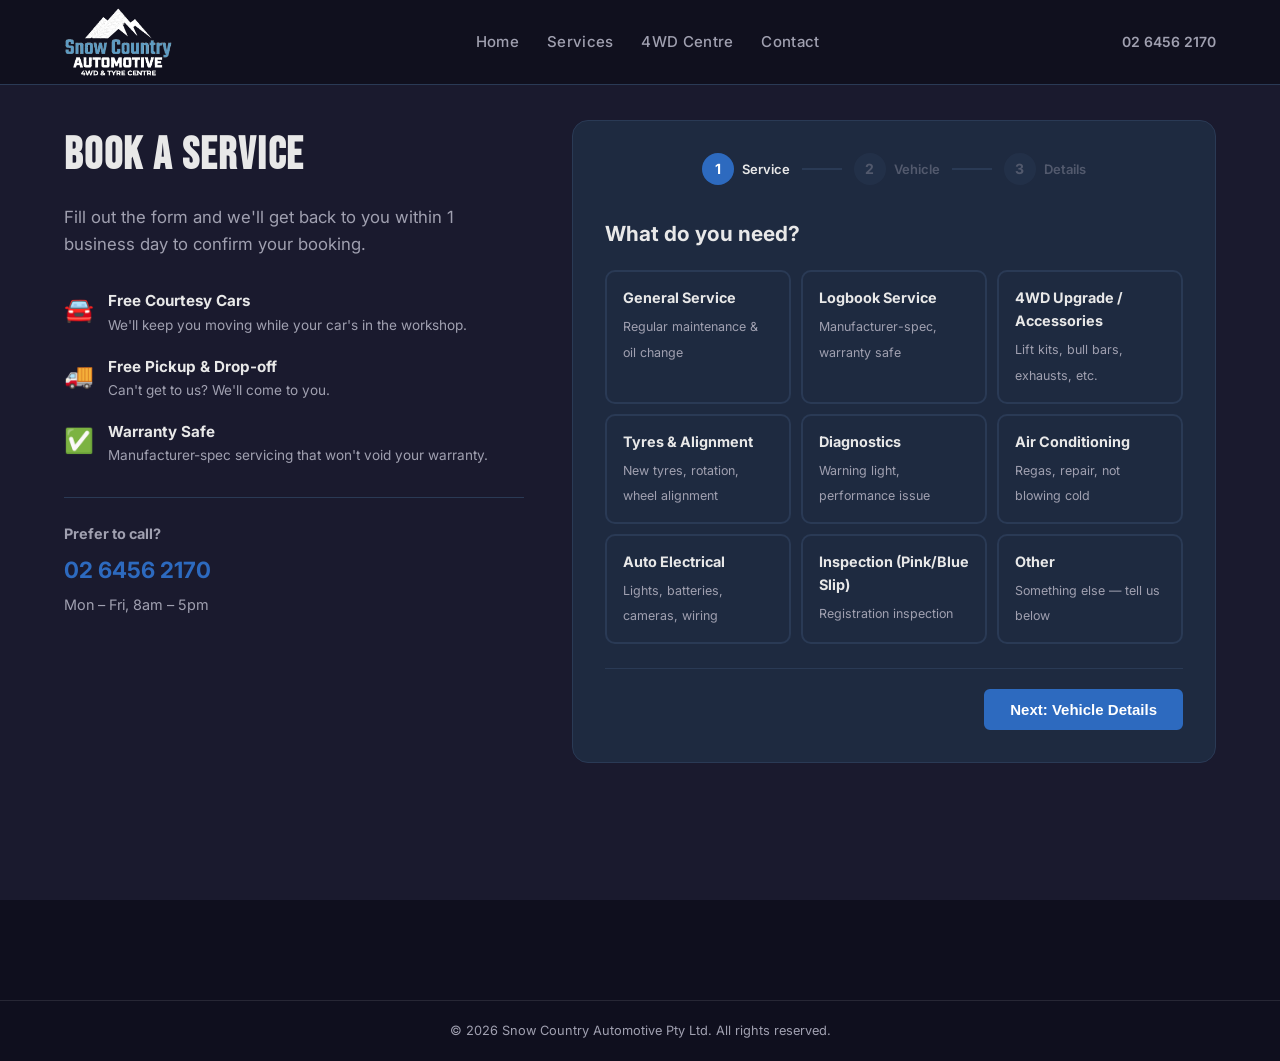
==== book.html @ d072da2c "Add Book a Service page — 3-step form (service type, vehicle, contact details)" ====
<!DOCTYPE html>
<html lang="en">
<head>
  <meta charset="UTF-8">
  <meta name="viewport" content="width=device-width, initial-scale=1.0">
  <title>Book a Service — Snow Country Automotive</title>
  <link rel="icon" href="favicon.ico" type="image/x-icon">
  <link rel="apple-touch-icon" href="apple-touch-icon.png">
  <link rel="preconnect" href="https://fonts.googleapis.com">
  <link href="https://fonts.googleapis.com/css2?family=Inter:wght@400;500;600;700;800&family=Bebas+Neue&display=swap" rel="stylesheet">
  <link rel="stylesheet" href="styles.css">
  <link rel="stylesheet" href="book.css">
</head>
<body data-theme="rugged">

  <!-- Header -->
  <header class="site-header">
    <div class="container header-inner">
      <a href="/" class="logo">
        <img src="assets/logo-white.png" alt="Snow Country Automotive" class="logo-img">
      </a>
      <nav class="main-nav">
        <a href="/">Home</a>
        <a href="/#services">Services</a>
        <a href="/#4wd">4WD Centre</a>
        <a href="/#contact">Contact</a>
      </nav>
      <div class="header-cta">
        <a href="tel:0264562170" class="phone-link">02 6456 2170</a>
      </div>
    </div>
  </header>

  <!-- Booking Form -->
  <section class="book-section">
    <div class="container">
      <div class="book-layout">
        <div class="book-info">
          <h1 class="book-title">Book a Service</h1>
          <p class="book-desc">Fill out the form and we'll get back to you within 1 business day to confirm your booking.</p>

          <div class="book-perks">
            <div class="perk">
              <span class="perk-icon">&#128664;</span>
              <div>
                <strong>Free Courtesy Cars</strong>
                <p>We'll keep you moving while your car's in the workshop.</p>
              </div>
            </div>
            <div class="perk">
              <span class="perk-icon">&#128666;</span>
              <div>
                <strong>Free Pickup & Drop-off</strong>
                <p>Can't get to us? We'll come to you.</p>
              </div>
            </div>
            <div class="perk">
              <span class="perk-icon">&#9989;</span>
              <div>
                <strong>Warranty Safe</strong>
                <p>Manufacturer-spec servicing that won't void your warranty.</p>
              </div>
            </div>
          </div>

          <div class="book-contact">
            <p><strong>Prefer to call?</strong></p>
            <a href="tel:0264562170" class="book-phone">02 6456 2170</a>
            <p class="book-hours">Mon – Fri, 8am – 5pm</p>
          </div>
        </div>

        <form class="book-form" id="bookingForm">
          <!-- Progress -->
          <div class="form-progress">
            <div class="progress-step active" data-step="1">
              <span class="step-num">1</span>
              <span class="step-label">Service</span>
            </div>
            <div class="progress-line"></div>
            <div class="progress-step" data-step="2">
              <span class="step-num">2</span>
              <span class="step-label">Vehicle</span>
            </div>
            <div class="progress-line"></div>
            <div class="progress-step" data-step="3">
              <span class="step-num">3</span>
              <span class="step-label">Details</span>
            </div>
          </div>

          <!-- Step 1: Service Type -->
          <div class="form-step" data-step="1">
            <h2>What do you need?</h2>
            <div class="service-options">
              <label class="service-option">
                <input type="radio" name="service" value="general" required>
                <span class="option-card">
                  <strong>General Service</strong>
                  <small>Regular maintenance & oil change</small>
                </span>
              </label>
              <label class="service-option">
                <input type="radio" name="service" value="logbook">
                <span class="option-card">
                  <strong>Logbook Service</strong>
                  <small>Manufacturer-spec, warranty safe</small>
                </span>
              </label>
              <label class="service-option">
                <input type="radio" name="service" value="4wd">
                <span class="option-card">
                  <strong>4WD Upgrade / Accessories</strong>
                  <small>Lift kits, bull bars, exhausts, etc.</small>
                </span>
              </label>
              <label class="service-option">
                <input type="radio" name="service" value="tyres">
                <span class="option-card">
                  <strong>Tyres & Alignment</strong>
                  <small>New tyres, rotation, wheel alignment</small>
                </span>
              </label>
              <label class="service-option">
                <input type="radio" name="service" value="diagnostics">
                <span class="option-card">
                  <strong>Diagnostics</strong>
                  <small>Warning light, performance issue</small>
                </span>
              </label>
              <label class="service-option">
                <input type="radio" name="service" value="aircon">
                <span class="option-card">
                  <strong>Air Conditioning</strong>
                  <small>Regas, repair, not blowing cold</small>
                </span>
              </label>
              <label class="service-option">
                <input type="radio" name="service" value="electrical">
                <span class="option-card">
                  <strong>Auto Electrical</strong>
                  <small>Lights, batteries, cameras, wiring</small>
                </span>
              </label>
              <label class="service-option">
                <input type="radio" name="service" value="inspection">
                <span class="option-card">
                  <strong>Inspection (Pink/Blue Slip)</strong>
                  <small>Registration inspection</small>
                </span>
              </label>
              <label class="service-option">
                <input type="radio" name="service" value="other">
                <span class="option-card">
                  <strong>Other</strong>
                  <small>Something else — tell us below</small>
                </span>
              </label>
            </div>
            <div class="form-nav">
              <div></div>
              <button type="button" class="btn btn-primary btn-next" onclick="nextStep()">Next: Vehicle Details</button>
            </div>
          </div>

          <!-- Step 2: Vehicle -->
          <div class="form-step" data-step="2" style="display:none">
            <h2>Your Vehicle</h2>
            <div class="form-grid">
              <div class="form-field">
                <label>Make</label>
                <select name="make" required>
                  <option value="">Select make...</option>
                  <option>Toyota</option>
                  <option>Nissan</option>
                  <option>Ford</option>
                  <option>Mazda</option>
                  <option>Mitsubishi</option>
                  <option>Holden</option>
                  <option>Subaru</option>
                  <option>Hyundai</option>
                  <option>Kia</option>
                  <option>Isuzu</option>
                  <option>Jeep</option>
                  <option>Land Rover</option>
                  <option>Suzuki</option>
                  <option>Volkswagen</option>
                  <option>Other</option>
                </select>
              </div>
              <div class="form-field">
                <label>Model</label>
                <input type="text" name="model" placeholder="e.g. LandCruiser, Ranger, Hilux" required>
              </div>
              <div class="form-field">
                <label>Year</label>
                <input type="number" name="year" placeholder="e.g. 2022" min="1980" max="2027">
              </div>
              <div class="form-field">
                <label>Registration</label>
                <input type="text" name="rego" placeholder="e.g. ABC 123" style="text-transform: uppercase">
              </div>
            </div>
            <div class="form-field">
              <label>Odometer (approx km)</label>
              <input type="text" name="odometer" placeholder="e.g. 85,000">
            </div>
            <div class="form-field">
              <label>Tell us more about what you need</label>
              <textarea name="notes" rows="3" placeholder="Any specific issues, symptoms, or work you'd like done..."></textarea>
            </div>
            <div class="form-nav">
              <button type="button" class="btn btn-outline btn-back" onclick="prevStep()">Back</button>
              <button type="button" class="btn btn-primary btn-next" onclick="nextStep()">Next: Your Details</button>
            </div>
          </div>

          <!-- Step 3: Contact -->
          <div class="form-step" data-step="3" style="display:none">
            <h2>Your Details</h2>
            <div class="form-grid">
              <div class="form-field">
                <label>Full Name</label>
                <input type="text" name="name" required placeholder="Your name">
              </div>
              <div class="form-field">
                <label>Phone</label>
                <input type="tel" name="phone" required placeholder="Mobile or landline">
              </div>
            </div>
            <div class="form-field">
              <label>Email</label>
              <input type="email" name="email" required placeholder="your@email.com">
            </div>
            <div class="form-grid">
              <div class="form-field">
                <label>Preferred Date</label>
                <input type="date" name="date">
              </div>
              <div class="form-field">
                <label>Preferred Time</label>
                <select name="time">
                  <option value="">No preference</option>
                  <option>8:00 AM</option>
                  <option>9:00 AM</option>
                  <option>10:00 AM</option>
                  <option>11:00 AM</option>
                  <option>12:00 PM</option>
                  <option>1:00 PM</option>
                  <option>2:00 PM</option>
                  <option>3:00 PM</option>
                  <option>4:00 PM</option>
                </select>
              </div>
            </div>
            <div class="form-field">
              <label class="checkbox-label">
                <input type="checkbox" name="courtesy_car">
                I'd like a courtesy car while my vehicle is being serviced
              </label>
            </div>
            <div class="form-field">
              <label class="checkbox-label">
                <input type="checkbox" name="pickup">
                I'd like pickup/drop-off service
              </label>
            </div>
            <div class="form-nav">
              <button type="button" class="btn btn-outline btn-back" onclick="prevStep()">Back</button>
              <button type="submit" class="btn btn-primary btn-lg">Submit Booking Request</button>
            </div>
          </div>

          <!-- Success -->
          <div class="form-success" id="formSuccess" style="display:none">
            <div class="success-icon">&#9989;</div>
            <h2>Booking Request Sent!</h2>
            <p>Thanks! We'll get back to you within 1 business day to confirm your appointment.</p>
            <p class="success-note">If it's urgent, give us a call on <a href="tel:0264562170">02 6456 2170</a></p>
          </div>
        </form>
      </div>
    </div>
  </section>

  <!-- Footer -->
  <footer class="site-footer">
    <div class="footer-bottom">
      <div class="container">&copy; 2026 Snow Country Automotive Pty Ltd. All rights reserved.</div>
    </div>
  </footer>

  <script>
    let currentStep = 1;

    function nextStep() {
      const current = document.querySelector(`.form-step[data-step="${currentStep}"]`);
      // Basic validation on step 1
      if (currentStep === 1) {
        const selected = document.querySelector('input[name="service"]:checked');
        if (!selected) {
          current.querySelector('.service-options').style.outline = '2px solid #e74c3c';
          setTimeout(() => current.querySelector('.service-options').style.outline = '', 2000);
          return;
        }
      }
      current.style.display = 'none';
      currentStep++;
      document.querySelector(`.form-step[data-step="${currentStep}"]`).style.display = 'block';
      updateProgress();
    }

    function prevStep() {
      document.querySelector(`.form-step[data-step="${currentStep}"]`).style.display = 'none';
      currentStep--;
      document.querySelector(`.form-step[data-step="${currentStep}"]`).style.display = 'block';
      updateProgress();
    }

    function updateProgress() {
      document.querySelectorAll('.progress-step').forEach(s => {
        const step = parseInt(s.dataset.step);
        s.classList.toggle('active', step <= currentStep);
        s.classList.toggle('completed', step < currentStep);
      });
      document.querySelectorAll('.progress-line').forEach((line, i) => {
        line.classList.toggle('active', i + 1 < currentStep);
      });
    }

    document.getElementById('bookingForm').addEventListener('submit', function(e) {
      e.preventDefault();
      // In production this would POST to an API
      document.querySelectorAll('.form-step').forEach(s => s.style.display = 'none');
      document.querySelector('.form-progress').style.display = 'none';
      document.getElementById('formSuccess').style.display = 'block';
    });
  </script>
</body>
</html>
---- styles.css ----
/* ============================================
   Snow Country Automotive — 3-Theme Mockup
   Themes: Rugged (dark), Clean (light), Premium (bold)
   ============================================ */

/* --- Reset & Base --- */
*, *::before, *::after { box-sizing: border-box; margin: 0; padding: 0; }
html { scroll-behavior: smooth; }
body { font-family: 'Inter', -apple-system, sans-serif; line-height: 1.6; transition: background 0.3s, color 0.3s; }
img { max-width: 100%; height: auto; }
a { text-decoration: none; transition: color 0.2s; }
.container { max-width: 1200px; margin: 0 auto; padding: 0 24px; }

/* --- Theme Variables --- */

/* RUGGED — Dark, mountain, adventure */
[data-theme="rugged"] {
  --bg: #1a1a2e;
  --bg-alt: #16213e;
  --text: #e8e8e8;
  --text-muted: #a0a0b0;
  --primary: #2d6abf;
  --primary-hover: #3b7dd8;
  --accent: #e67e22;
  --card-bg: #1e2a40;
  --card-border: #2a3a55;
  --header-bg: rgba(16, 16, 30, 0.95);
  --hero-overlay: rgba(10, 10, 25, 0.7);
  --footer-bg: #0f0f1e;
  --heading-font: 'Bebas Neue', sans-serif;
  --heading-spacing: 0.05em;
  --badge-bg: rgba(45, 106, 191, 0.2);
  --badge-border: rgba(45, 106, 191, 0.5);
  --input-bg: #1e2a40;
  --input-border: #2a3a55;
}

/* CLEAN — Light, professional, trustworthy */
[data-theme="clean"] {
  --bg: #f8f9fa;
  --bg-alt: #ffffff;
  --text: #2d3436;
  --text-muted: #636e72;
  --primary: #2d6abf;
  --primary-hover: #1e5aaf;
  --accent: #2d6abf;
  --card-bg: #ffffff;
  --card-border: #e0e4e8;
  --header-bg: rgba(255, 255, 255, 0.97);
  --hero-overlay: rgba(0, 0, 0, 0.5);
  --footer-bg: #2d3436;
  --heading-font: 'Montserrat', sans-serif;
  --heading-spacing: -0.01em;
  --badge-bg: rgba(45, 106, 191, 0.1);
  --badge-border: rgba(45, 106, 191, 0.3);
  --input-bg: #ffffff;
  --input-border: #d0d4d8;
}

/* PREMIUM — Bold, high contrast, 4WD brand */
[data-theme="premium"] {
  --bg: #0a0a0a;
  --bg-alt: #141414;
  --text: #ffffff;
  --text-muted: #999999;
  --primary: #ff6b00;
  --primary-hover: #ff8533;
  --accent: #ff6b00;
  --card-bg: #1a1a1a;
  --card-border: #333333;
  --header-bg: rgba(10, 10, 10, 0.97);
  --hero-overlay: rgba(0, 0, 0, 0.6);
  --footer-bg: #050505;
  --heading-font: 'Bebas Neue', sans-serif;
  --heading-spacing: 0.08em;
  --badge-bg: rgba(255, 107, 0, 0.15);
  --badge-border: rgba(255, 107, 0, 0.5);
  --input-bg: #1a1a1a;
  --input-border: #333333;
}

body {
  background: var(--bg);
  color: var(--text);
}

/* --- Theme Switcher --- */
.theme-switcher {
  position: fixed; bottom: 16px; right: 16px; z-index: 1000;
  display: flex; align-items: center; gap: 6px;
  background: rgba(0,0,0,0.7); padding: 6px 12px; border-radius: 6px;
  backdrop-filter: blur(10px); font-size: 12px;
}
.theme-label { color: #ccc; font-size: 13px; font-weight: 500; }
.theme-btn {
  background: transparent; border: 1px solid #555; color: #ccc;
  padding: 4px 12px; border-radius: 4px; cursor: pointer; font-size: 13px;
  transition: all 0.2s;
}
.theme-btn:hover { border-color: #888; color: #fff; }
.theme-btn.active { background: var(--primary); border-color: var(--primary); color: #fff; }

/* --- Header --- */
.site-header {
  position: fixed; top: 0; left: 0; right: 0; z-index: 100;
  background: var(--header-bg); backdrop-filter: blur(12px);
  border-bottom: 1px solid var(--card-border);
}
.header-inner {
  display: flex; align-items: center; justify-content: space-between;
  height: 84px;
}
.logo-img { height: 70px; width: auto; }
.logo { display: flex; align-items: center; }
.main-nav { display: flex; gap: 28px; }
.main-nav a {
  color: var(--text-muted); font-weight: 500; font-size: 15px;
  letter-spacing: 0.02em;
}
.main-nav a:hover { color: var(--primary); }
.header-cta { display: flex; align-items: center; gap: 16px; }
.phone-link { color: var(--text-muted); font-weight: 600; font-size: 14px; }
.phone-link:hover { color: var(--primary); }

/* Buttons */
.btn {
  display: inline-block; padding: 10px 24px; border-radius: 6px;
  font-weight: 600; font-size: 15px; cursor: pointer; border: 2px solid transparent;
  transition: all 0.2s;
}
.btn-primary { background: var(--primary); color: #fff; border-color: var(--primary); }
.btn-primary:hover { background: var(--primary-hover); border-color: var(--primary-hover); }
.btn-outline { background: rgba(255,255,255,0.15); color: #fff; border-color: rgba(255,255,255,0.5); backdrop-filter: blur(4px); }
.btn-outline:hover { background: rgba(255,255,255,0.25); border-color: #fff; color: #fff; }
.btn-lg { padding: 14px 32px; font-size: 16px; }

/* Mobile menu button */
.mobile-menu-btn { display: none; background: none; border: none; cursor: pointer; padding: 8px; }
.mobile-menu-btn span {
  display: block; width: 24px; height: 2px; background: var(--text);
  margin: 5px 0; transition: 0.3s;
}

/* --- Hero --- */
.hero {
  position: relative; min-height: 48vh; display: flex; align-items: center;
  background: url('assets/hero.jpg') center/cover;
  margin-top: 84px;
}
.hero-overlay {
  position: absolute; inset: 0; background: var(--hero-overlay);
}
.hero-content { position: relative; z-index: 1; max-width: 700px; }
.hero-title {
  font-family: var(--heading-font); font-size: clamp(2rem, 5vw, 3.5rem);
  font-weight: 800; letter-spacing: var(--heading-spacing);
  line-height: 1.1; margin-bottom: 14px; color: #fff;
}
.hero-subtitle {
  font-size: 1.05rem; color: rgba(255,255,255,0.85); margin-bottom: 24px;
  max-width: 500px; line-height: 1.6;
}
.hero-actions { display: flex; gap: 12px; margin-bottom: 24px; flex-wrap: wrap; }
.hero-badges { display: flex; gap: 10px; flex-wrap: wrap; }
.badge {
  padding: 6px 14px; border-radius: 20px; font-size: 12px; font-weight: 600;
  background: rgba(0,0,0,0.5); border: 1px solid rgba(255,255,255,0.3); color: #fff;
  backdrop-filter: blur(4px);
}

/* --- Sections --- */
.section { padding: 48px 0; }
.section-alt { background: var(--bg-alt); }
.section-title {
  font-family: var(--heading-font); font-size: clamp(1.5rem, 3vw, 2.2rem);
  font-weight: 800; letter-spacing: var(--heading-spacing);
  text-align: center; margin-bottom: 8px;
}
.section-subtitle {
  text-align: center; color: var(--text-muted); font-size: 1rem;
  margin-bottom: 28px; max-width: 600px; margin-left: auto; margin-right: auto;
}

/* --- Services Grid --- */
.services-grid {
  display: grid; grid-template-columns: repeat(auto-fit, minmax(320px, 1fr));
  gap: 24px;
}
.service-card {
  background: var(--card-bg); border: 1px solid var(--card-border);
  border-radius: 12px; padding: 32px; transition: transform 0.2s, box-shadow 0.2s;
}
.service-card:hover { transform: translateY(-4px); box-shadow: 0 12px 40px rgba(0,0,0,0.15); }
.service-icon { font-size: 2rem; margin-bottom: 16px; }
.service-card h3 { font-size: 1.15rem; font-weight: 700; margin-bottom: 10px; }
.service-card p { color: var(--text-muted); font-size: 0.95rem; line-height: 1.6; }
.services-more {
  text-align: center; margin-top: 32px; color: var(--text-muted); font-size: 0.9rem;
  padding: 16px; border-top: 1px solid var(--card-border);
}

/* --- 4WD Grid --- */
.fourwd-grid {
  display: grid; grid-template-columns: repeat(auto-fit, minmax(300px, 1fr));
  gap: 20px;
}
.fourwd-card {
  background: var(--card-bg); border: 1px solid var(--card-border);
  border-radius: 10px; padding: 28px;
  border-left: 4px solid var(--primary);
}
.fourwd-card h3 { font-size: 1.1rem; font-weight: 700; margin-bottom: 8px; }
.fourwd-card p { color: var(--text-muted); font-size: 0.9rem; line-height: 1.6; }

/* --- Brands Grid --- */
.brands-grid {
  display: grid; grid-template-columns: repeat(5, 1fr); gap: 20px;
  max-width: 900px; margin: 0 auto;
}
.brand-item {
  background: #fff; border-radius: 10px; padding: 16px;
  display: flex; align-items: center; justify-content: center;
  border: 1px solid var(--card-border);
}
.brand-item img { max-height: 50px; max-width: 100%; object-fit: contain; filter: grayscale(30%); transition: filter 0.2s; }
.brand-item:hover img { filter: grayscale(0%); }
@media (max-width: 768px) { .brands-grid { grid-template-columns: repeat(3, 1fr); } }

/* --- Why Grid --- */
.why-grid {
  display: grid; grid-template-columns: repeat(auto-fit, minmax(250px, 1fr));
  gap: 32px;
}
.why-item { text-align: center; }
.why-number {
  font-family: var(--heading-font); font-size: 3rem; color: var(--primary);
  letter-spacing: 0.05em; line-height: 1;
}
.why-item h3 { font-size: 1.1rem; font-weight: 700; margin: 8px 0; }
.why-item p { color: var(--text-muted); font-size: 0.9rem; }

/* --- Contact --- */
.contact-grid {
  display: grid; grid-template-columns: 1fr 1fr; gap: 48px;
}
.contact-item { margin-bottom: 24px; }
.contact-item strong { display: block; font-size: 0.85rem; color: var(--text-muted); text-transform: uppercase; letter-spacing: 0.05em; margin-bottom: 4px; }
.contact-item a { color: var(--primary); }
.contact-item a:hover { text-decoration: underline; }
.contact-form { display: flex; flex-direction: column; gap: 14px; }
.contact-form input, .contact-form select, .contact-form textarea {
  background: var(--input-bg); border: 1px solid var(--input-border);
  color: var(--text); padding: 12px 16px; border-radius: 6px; font-size: 15px;
  font-family: inherit;
}
.contact-form input::placeholder, .contact-form textarea::placeholder { color: var(--text-muted); }
.contact-form select { cursor: pointer; }

/* --- Footer --- */
.site-footer { background: var(--footer-bg); padding: 60px 0 0; }
.footer-inner {
  display: grid; grid-template-columns: 2fr 1fr 1fr 1.5fr; gap: 40px;
}
.footer-logo { height: 50px; width: auto; margin-bottom: 12px; }
.footer-brand p { color: var(--text-muted); font-size: 0.85rem; }
.footer-links h4, .footer-contact h4 {
  font-size: 0.85rem; text-transform: uppercase; letter-spacing: 0.06em;
  margin-bottom: 16px; color: var(--text-muted);
}
.footer-links a {
  display: block; color: #ccc; font-size: 0.9rem; margin-bottom: 8px;
}
.footer-links a:hover { color: var(--primary); }
.footer-contact p { color: #ccc; font-size: 0.9rem; margin-bottom: 6px; }
.footer-contact a { color: var(--primary); }
.footer-bottom {
  margin-top: 40px; padding: 20px 0; border-top: 1px solid rgba(255,255,255,0.1);
  color: var(--text-muted); font-size: 0.8rem; text-align: center;
}

/* --- Clean theme overrides --- */
[data-theme="clean"] .footer-links a { color: #ccc; }
[data-theme="clean"] .site-footer { color: #e0e0e0; }
[data-theme="clean"] .hero-title { text-shadow: 0 2px 20px rgba(0,0,0,0.4); }

/* --- Mobile --- */
@media (max-width: 768px) {
  .main-nav { display: none; flex-direction: column; position: absolute; top: 72px; left: 0; right: 0; background: var(--header-bg); padding: 20px; gap: 16px; border-bottom: 1px solid var(--card-border); }
  .main-nav.open { display: flex; }
  .header-cta { display: none; }
  .mobile-menu-btn { display: block; }
  .hero { min-height: 40vh; margin-top: 84px; }
  .hero-title { font-size: 2.2rem; }
  .contact-grid { grid-template-columns: 1fr; }
  .footer-inner { grid-template-columns: 1fr 1fr; }
  .services-grid { grid-template-columns: 1fr; }
  .theme-switcher { bottom: 12px; right: 12px; }
}
---- book.css ----
/* Book a Service — page-specific styles */

.book-section {
  padding-top: 120px;
  padding-bottom: 60px;
  min-height: 100vh;
}

.book-layout {
  display: grid;
  grid-template-columns: 1fr 1.4fr;
  gap: 48px;
  align-items: start;
}

.book-title {
  font-family: 'Bebas Neue', sans-serif;
  font-size: 2.8rem;
  letter-spacing: 0.04em;
  margin-bottom: 12px;
}

.book-desc {
  color: var(--text-muted);
  font-size: 1.05rem;
  line-height: 1.6;
  margin-bottom: 32px;
}

/* Perks */
.book-perks {
  display: flex;
  flex-direction: column;
  gap: 20px;
  margin-bottom: 32px;
}
.perk {
  display: flex;
  gap: 14px;
  align-items: flex-start;
}
.perk-icon {
  font-size: 1.5rem;
  flex-shrink: 0;
  margin-top: 2px;
}
.perk strong {
  display: block;
  font-size: 0.95rem;
  margin-bottom: 2px;
}
.perk p {
  color: var(--text-muted);
  font-size: 0.85rem;
  line-height: 1.4;
}

/* Contact */
.book-contact {
  padding-top: 24px;
  border-top: 1px solid var(--card-border);
}
.book-contact p { color: var(--text-muted); font-size: 0.9rem; }
.book-phone {
  display: inline-block;
  font-size: 1.4rem;
  font-weight: 700;
  color: var(--primary);
  margin: 6px 0;
}
.book-hours { font-size: 0.85rem; color: var(--text-muted); }

/* Form */
.book-form {
  background: var(--card-bg);
  border: 1px solid var(--card-border);
  border-radius: 16px;
  padding: 32px;
}

/* Progress */
.form-progress {
  display: flex;
  align-items: center;
  justify-content: center;
  gap: 0;
  margin-bottom: 32px;
}
.progress-step {
  display: flex;
  align-items: center;
  gap: 8px;
  opacity: 0.4;
  transition: opacity 0.3s;
}
.progress-step.active { opacity: 1; }
.step-num {
  width: 32px;
  height: 32px;
  border-radius: 50%;
  background: var(--card-border);
  color: var(--text-muted);
  display: flex;
  align-items: center;
  justify-content: center;
  font-weight: 700;
  font-size: 14px;
  transition: all 0.3s;
}
.progress-step.active .step-num {
  background: var(--primary);
  color: #fff;
}
.progress-step.completed .step-num {
  background: #27ae60;
  color: #fff;
}
.step-label {
  font-size: 13px;
  font-weight: 600;
  color: var(--text-muted);
}
.progress-step.active .step-label { color: var(--text); }
.progress-line {
  width: 40px;
  height: 2px;
  background: var(--card-border);
  margin: 0 12px;
  transition: background 0.3s;
}
.progress-line.active { background: var(--primary); }

/* Step headings */
.form-step h2 {
  font-size: 1.3rem;
  font-weight: 700;
  margin-bottom: 20px;
}

/* Service options grid */
.service-options {
  display: grid;
  grid-template-columns: repeat(3, 1fr);
  gap: 10px;
  margin-bottom: 24px;
  border-radius: 8px;
  transition: outline 0.2s;
}
.service-option {
  cursor: pointer;
}
.service-option input { display: none; }
.option-card {
  display: block;
  padding: 14px 16px;
  border: 2px solid var(--card-border);
  border-radius: 10px;
  transition: all 0.2s;
  height: 100%;
}
.option-card strong {
  display: block;
  font-size: 0.9rem;
  margin-bottom: 4px;
}
.option-card small {
  color: var(--text-muted);
  font-size: 0.78rem;
  line-height: 1.3;
}
.service-option input:checked + .option-card {
  border-color: var(--primary);
  background: rgba(45, 106, 191, 0.1);
}
.option-card:hover {
  border-color: var(--primary);
}

/* Form fields */
.form-grid {
  display: grid;
  grid-template-columns: 1fr 1fr;
  gap: 16px;
}
.form-field {
  margin-bottom: 16px;
}
.form-field label {
  display: block;
  font-size: 0.85rem;
  font-weight: 600;
  color: var(--text-muted);
  margin-bottom: 6px;
  text-transform: uppercase;
  letter-spacing: 0.04em;
}
.form-field input,
.form-field select,
.form-field textarea {
  width: 100%;
  background: var(--input-bg);
  border: 1px solid var(--input-border);
  color: var(--text);
  padding: 12px 14px;
  border-radius: 8px;
  font-size: 15px;
  font-family: inherit;
  transition: border-color 0.2s;
}
.form-field input:focus,
.form-field select:focus,
.form-field textarea:focus {
  outline: none;
  border-color: var(--primary);
}
.form-field input::placeholder,
.form-field textarea::placeholder {
  color: var(--text-muted);
  opacity: 0.6;
}

/* Checkbox */
.checkbox-label {
  display: flex !important;
  align-items: center;
  gap: 10px;
  cursor: pointer;
  font-size: 0.9rem !important;
  text-transform: none !important;
  letter-spacing: 0 !important;
  font-weight: 400 !important;
  color: var(--text) !important;
}
.checkbox-label input[type="checkbox"] {
  width: 18px;
  height: 18px;
  flex-shrink: 0;
  accent-color: var(--primary);
}

/* Navigation */
.form-nav {
  display: flex;
  justify-content: space-between;
  align-items: center;
  margin-top: 24px;
  padding-top: 20px;
  border-top: 1px solid var(--card-border);
}

/* Success */
.form-success {
  text-align: center;
  padding: 48px 24px;
}
.success-icon { font-size: 3rem; margin-bottom: 16px; }
.form-success h2 { font-size: 1.6rem; margin-bottom: 12px; }
.form-success p { color: var(--text-muted); font-size: 1rem; margin-bottom: 8px; }
.success-note a { color: var(--primary); font-weight: 600; }

/* Mobile */
@media (max-width: 768px) {
  .book-layout { grid-template-columns: 1fr; gap: 32px; }
  .book-section { padding-top: 100px; }
  .service-options { grid-template-columns: 1fr 1fr; }
  .form-grid { grid-template-columns: 1fr; }
  .book-title { font-size: 2rem; }
}
@media (max-width: 480px) {
  .service-options { grid-template-columns: 1fr; }
}
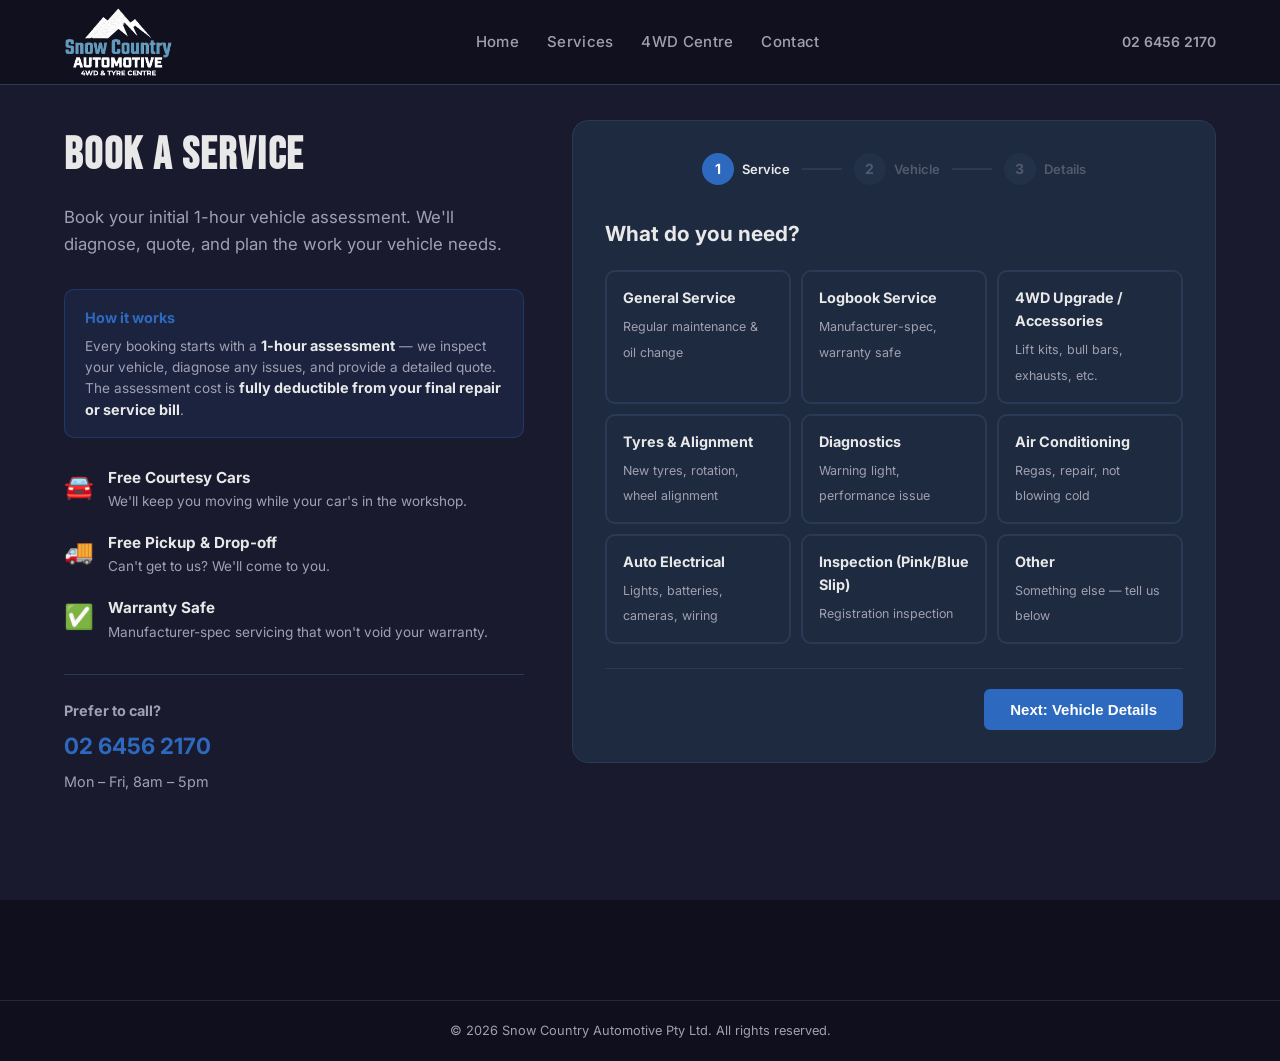
==== commit dcc6e06a: "Enhanced booking: rego lookup, AU makes/models, calendar week view, assessment info" ====
--- a/book.html
+++ b/book.html
@@ -37,7 +37,12 @@
       <div class="book-layout">
         <div class="book-info">
           <h1 class="book-title">Book a Service</h1>
-          <p class="book-desc">Fill out the form and we'll get back to you within 1 business day to confirm your booking.</p>
+          <p class="book-desc">Book your initial 1-hour vehicle assessment. We'll diagnose, quote, and plan the work your vehicle needs.</p>
+
+          <div class="assessment-banner">
+            <strong>How it works</strong>
+            <p>Every booking starts with a <strong>1-hour assessment</strong> — we inspect your vehicle, diagnose any issues, and provide a detailed quote. The assessment cost is <strong>fully deductible from your final repair or service bill</strong>.</p>
+          </div>
 
           <div class="book-perks">
             <div class="perk">
@@ -166,44 +171,51 @@
           <!-- Step 2: Vehicle -->
           <div class="form-step" data-step="2" style="display:none">
             <h2>Your Vehicle</h2>
+
+            <!-- Rego Lookup -->
+            <div class="rego-lookup">
+              <div class="form-field">
+                <label>Registration Number</label>
+                <div class="rego-input-row">
+                  <input type="text" name="rego" id="regoInput" placeholder="e.g. ABC 123" style="text-transform: uppercase" class="rego-field">
+                  <span class="rego-state">NSW</span>
+                  <button type="button" class="btn btn-primary rego-btn" onclick="lookupRego()">Look Up</button>
+                </div>
+                <small class="rego-hint">Enter your rego and we'll try to fill in the details automatically</small>
+              </div>
+              <div id="regoResult" class="rego-result" style="display:none">
+                <div class="rego-found">
+                  <span class="rego-found-icon">&#9989;</span>
+                  <span id="regoResultText"></span>
+                </div>
+              </div>
+            </div>
+
+            <div class="or-divider"><span>or enter manually</span></div>
+
             <div class="form-grid">
               <div class="form-field">
                 <label>Make</label>
-                <select name="make" required>
+                <select name="make" id="makeSelect" onchange="loadModels()" required>
                   <option value="">Select make...</option>
-                  <option>Toyota</option>
-                  <option>Nissan</option>
-                  <option>Ford</option>
-                  <option>Mazda</option>
-                  <option>Mitsubishi</option>
-                  <option>Holden</option>
-                  <option>Subaru</option>
-                  <option>Hyundai</option>
-                  <option>Kia</option>
-                  <option>Isuzu</option>
-                  <option>Jeep</option>
-                  <option>Land Rover</option>
-                  <option>Suzuki</option>
-                  <option>Volkswagen</option>
-                  <option>Other</option>
                 </select>
               </div>
               <div class="form-field">
                 <label>Model</label>
-                <input type="text" name="model" placeholder="e.g. LandCruiser, Ranger, Hilux" required>
+                <select name="model" id="modelSelect" required>
+                  <option value="">Select make first...</option>
+                </select>
               </div>
               <div class="form-field">
                 <label>Year</label>
-                <input type="number" name="year" placeholder="e.g. 2022" min="1980" max="2027">
-              </div>
-              <div class="form-field">
-                <label>Registration</label>
-                <input type="text" name="rego" placeholder="e.g. ABC 123" style="text-transform: uppercase">
-              </div>
-            </div>
-            <div class="form-field">
-              <label>Odometer (approx km)</label>
-              <input type="text" name="odometer" placeholder="e.g. 85,000">
+                <select name="year" id="yearSelect">
+                  <option value="">Year...</option>
+                </select>
+              </div>
+              <div class="form-field">
+                <label>Odometer (approx km)</label>
+                <input type="text" name="odometer" placeholder="e.g. 85,000">
+              </div>
             </div>
             <div class="form-field">
               <label>Tell us more about what you need</label>
@@ -211,13 +223,32 @@
             </div>
             <div class="form-nav">
               <button type="button" class="btn btn-outline btn-back" onclick="prevStep()">Back</button>
-              <button type="button" class="btn btn-primary btn-next" onclick="nextStep()">Next: Your Details</button>
-            </div>
-          </div>
-
-          <!-- Step 3: Contact -->
+              <button type="button" class="btn btn-primary btn-next" onclick="nextStep()">Next: Choose a Time</button>
+            </div>
+          </div>
+
+          <!-- Step 3: Time & Contact -->
           <div class="form-step" data-step="3" style="display:none">
-            <h2>Your Details</h2>
+            <h2>Pick a Time</h2>
+            <p class="step-desc">Select an available 1-hour assessment slot. Green = available, grey = booked.</p>
+
+            <!-- Calendar Week View -->
+            <div class="calendar-nav">
+              <button type="button" class="cal-nav-btn" onclick="calPrev()">&larr;</button>
+              <span id="calWeekLabel" class="cal-week-label"></span>
+              <button type="button" class="cal-nav-btn" onclick="calNext()">&rarr;</button>
+            </div>
+            <div class="calendar-grid" id="calendarGrid">
+              <!-- Generated by JS -->
+            </div>
+            <input type="hidden" name="booking_datetime" id="bookingDatetime">
+
+            <div class="assessment-note">
+              <strong>1-Hour Assessment — Cost deductible from final bill</strong>
+              <p>Your selected time is for a 1-hour diagnostic assessment. The assessment fee is fully deducted from your repair or service invoice.</p>
+            </div>
+
+            <h3 class="contact-heading">Your Details</h3>
             <div class="form-grid">
               <div class="form-field">
                 <label>Full Name</label>
@@ -231,27 +262,6 @@
             <div class="form-field">
               <label>Email</label>
               <input type="email" name="email" required placeholder="your@email.com">
-            </div>
-            <div class="form-grid">
-              <div class="form-field">
-                <label>Preferred Date</label>
-                <input type="date" name="date">
-              </div>
-              <div class="form-field">
-                <label>Preferred Time</label>
-                <select name="time">
-                  <option value="">No preference</option>
-                  <option>8:00 AM</option>
-                  <option>9:00 AM</option>
-                  <option>10:00 AM</option>
-                  <option>11:00 AM</option>
-                  <option>12:00 PM</option>
-                  <option>1:00 PM</option>
-                  <option>2:00 PM</option>
-                  <option>3:00 PM</option>
-                  <option>4:00 PM</option>
-                </select>
-              </div>
             </div>
             <div class="form-field">
               <label class="checkbox-label">
@@ -267,7 +277,7 @@
             </div>
             <div class="form-nav">
               <button type="button" class="btn btn-outline btn-back" onclick="prevStep()">Back</button>
-              <button type="submit" class="btn btn-primary btn-lg">Submit Booking Request</button>
+              <button type="submit" class="btn btn-primary btn-lg">Confirm Booking</button>
             </div>
           </div>
 
@@ -293,9 +303,9 @@
   <script>
     let currentStep = 1;
 
+    // --- Step Navigation ---
     function nextStep() {
       const current = document.querySelector(`.form-step[data-step="${currentStep}"]`);
-      // Basic validation on step 1
       if (currentStep === 1) {
         const selected = document.querySelector('input[name="service"]:checked');
         if (!selected) {
@@ -308,6 +318,7 @@
       currentStep++;
       document.querySelector(`.form-step[data-step="${currentStep}"]`).style.display = 'block';
       updateProgress();
+      if (currentStep === 3) buildCalendar();
     }
 
     function prevStep() {
@@ -328,13 +339,169 @@
       });
     }
 
+    // --- Australian Makes & Models ---
+    const auMakes = {
+      'Toyota': ['HiLux','LandCruiser','LandCruiser Prado','Fortuner','RAV4','Corolla','Camry','Kluger','86','Yaris','C-HR','Supra','HiAce'],
+      'Ford': ['Ranger','Everest','Mustang','Focus','Escape','Puma','Endura','Transit','Falcon','Territory'],
+      'Nissan': ['Navara','Patrol','X-Trail','Qashqai','Pathfinder','Juke','370Z','Leaf','Pulsar'],
+      'Mazda': ['BT-50','CX-5','CX-3','CX-9','CX-30','Mazda3','Mazda6','MX-5','CX-8','CX-60'],
+      'Mitsubishi': ['Triton','Pajero','Pajero Sport','Outlander','ASX','Eclipse Cross','Delica'],
+      'Holden': ['Colorado','Trailblazer','Commodore','Captiva','Astra','Trax','Equinox','Acadia'],
+      'Subaru': ['Outback','Forester','XV','WRX','Impreza','BRZ','Liberty','Levorg'],
+      'Hyundai': ['Tucson','Santa Fe','i30','Kona','Venue','iLoad','Staria','Ioniq 5','Palisade'],
+      'Kia': ['Sportage','Sorento','Cerato','Seltos','Carnival','Stonic','EV6','Niro','Stinger'],
+      'Isuzu': ['D-MAX','MU-X'],
+      'Jeep': ['Wrangler','Grand Cherokee','Cherokee','Gladiator','Compass','Renegade'],
+      'Land Rover': ['Defender','Discovery','Range Rover','Range Rover Sport','Freelander','Evoque'],
+      'Suzuki': ['Jimny','Vitara','Swift','S-Cross','Ignis','Baleno'],
+      'Volkswagen': ['Amarok','Tiguan','Golf','T-Cross','T-Roc','Polo','Touareg','Transporter'],
+      'Mercedes-Benz': ['X-Class','G-Class','GLC','GLE','A-Class','C-Class','E-Class','Sprinter'],
+      'BMW': ['X1','X3','X5','3 Series','5 Series','1 Series','M3','M4'],
+      'GWM': ['Ute','Tank 300','Haval H6','Haval Jolion','Ora'],
+      'LDV': ['T60','D90','Deliver 9','eDeliver'],
+      'RAM': ['1500','2500','3500'],
+      'Other': []
+    };
+
+    function initMakes() {
+      const sel = document.getElementById('makeSelect');
+      Object.keys(auMakes).forEach(make => {
+        const opt = document.createElement('option');
+        opt.value = make; opt.textContent = make;
+        sel.appendChild(opt);
+      });
+      // Populate year dropdown (current year down to 1990)
+      const yearSel = document.getElementById('yearSelect');
+      const thisYear = new Date().getFullYear();
+      for (let y = thisYear + 1; y >= 1990; y--) {
+        const opt = document.createElement('option');
+        opt.value = y; opt.textContent = y;
+        yearSel.appendChild(opt);
+      }
+    }
+
+    function loadModels() {
+      const make = document.getElementById('makeSelect').value;
+      const sel = document.getElementById('modelSelect');
+      sel.innerHTML = '<option value="">Select model...</option>';
+      if (auMakes[make]) {
+        auMakes[make].forEach(model => {
+          const opt = document.createElement('option');
+          opt.value = model; opt.textContent = model;
+          sel.appendChild(opt);
+        });
+      }
+    }
+
+    // --- Rego Lookup (mock for demo) ---
+    function lookupRego() {
+      const rego = document.getElementById('regoInput').value.trim().toUpperCase();
+      if (!rego) return;
+      const result = document.getElementById('regoResult');
+      const text = document.getElementById('regoResultText');
+      // Mock lookup — in production this calls PlateToVIN or NEVDIS API
+      const mockVehicles = {
+        'ABC123': { make: 'Toyota', model: 'LandCruiser', year: 2019, colour: 'White' },
+        'XYZ789': { make: 'Ford', model: 'Ranger', year: 2021, colour: 'Grey' },
+        'DEF456': { make: 'Nissan', model: 'Patrol', year: 2020, colour: 'Black' },
+      };
+      const clean = rego.replace(/\s/g, '');
+      if (mockVehicles[clean]) {
+        const v = mockVehicles[clean];
+        text.textContent = `${v.year} ${v.make} ${v.model} (${v.colour})`;
+        result.style.display = 'block';
+        result.querySelector('.rego-found').className = 'rego-found success';
+        // Auto-fill make/model/year
+        document.getElementById('makeSelect').value = v.make;
+        loadModels();
+        setTimeout(() => { document.getElementById('modelSelect').value = v.model; }, 100);
+        document.getElementById('yearSelect').value = v.year;
+      } else {
+        text.textContent = `No record found for "${rego}" — please enter details manually`;
+        result.style.display = 'block';
+        result.querySelector('.rego-found').className = 'rego-found notfound';
+      }
+    }
+
+    // --- Calendar ---
+    let calWeekStart = getNextMonday();
+    const SLOTS = ['8:00','9:00','10:00','11:00','13:00','14:00','15:00','16:00'];
+    let selectedSlot = null;
+
+    function getNextMonday() {
+      const d = new Date();
+      const day = d.getDay();
+      const diff = day === 0 ? 1 : (day === 6 ? 2 : (day === 1 ? 0 : 8 - day));
+      d.setDate(d.getDate() + diff);
+      d.setHours(0,0,0,0);
+      return d;
+    }
+
+    function calPrev() {
+      calWeekStart = new Date(calWeekStart.getTime() - 7 * 86400000);
+      if (calWeekStart < new Date()) calWeekStart = getNextMonday();
+      buildCalendar();
+    }
+    function calNext() {
+      calWeekStart = new Date(calWeekStart.getTime() + 7 * 86400000);
+      buildCalendar();
+    }
+
+    function buildCalendar() {
+      const grid = document.getElementById('calendarGrid');
+      const label = document.getElementById('calWeekLabel');
+      const days = [];
+      for (let i = 0; i < 5; i++) {
+        const d = new Date(calWeekStart.getTime() + i * 86400000);
+        days.push(d);
+      }
+      const fmt = d => d.toLocaleDateString('en-AU', { weekday: 'short', day: 'numeric', month: 'short' });
+      label.textContent = `${fmt(days[0])} — ${fmt(days[4])}`;
+
+      // Generate random availability (mock)
+      let html = '<div class="cal-header"><div class="cal-time-col"></div>';
+      days.forEach(d => {
+        html += `<div class="cal-day-col">${d.toLocaleDateString('en-AU',{weekday:'short'})}<br><strong>${d.getDate()}</strong></div>`;
+      });
+      html += '</div>';
+
+      SLOTS.forEach(time => {
+        html += `<div class="cal-row"><div class="cal-time-col">${time}</div>`;
+        days.forEach(d => {
+          const dateStr = d.toISOString().split('T')[0];
+          const key = `${dateStr}T${time}`;
+          // Mock: ~65% chance available, past dates unavailable
+          const isPast = d < new Date();
+          const available = !isPast && (Math.random() > 0.35 || time === '8:00' || time === '13:00');
+          const sel = selectedSlot === key ? ' selected' : '';
+          if (available) {
+            html += `<div class="cal-slot available${sel}" onclick="selectSlot('${key}',this)">${time === '13:00' ? '1:00pm' : (parseInt(time) > 12 ? (parseInt(time)-12)+':00pm' : time+'am')}</div>`;
+          } else {
+            html += `<div class="cal-slot booked">&mdash;</div>`;
+          }
+        });
+        html += '</div>';
+      });
+      grid.innerHTML = html;
+    }
+
+    function selectSlot(key, el) {
+      document.querySelectorAll('.cal-slot.selected').forEach(s => s.classList.remove('selected'));
+      el.classList.add('selected');
+      selectedSlot = key;
+      document.getElementById('bookingDatetime').value = key;
+    }
+
+    // --- Form Submit ---
     document.getElementById('bookingForm').addEventListener('submit', function(e) {
       e.preventDefault();
-      // In production this would POST to an API
       document.querySelectorAll('.form-step').forEach(s => s.style.display = 'none');
       document.querySelector('.form-progress').style.display = 'none';
       document.getElementById('formSuccess').style.display = 'block';
     });
+
+    // Init
+    initMakes();
   </script>
 </body>
 </html>
--- a/book.css
+++ b/book.css
@@ -258,6 +258,59 @@
 .form-success p { color: var(--text-muted); font-size: 1rem; margin-bottom: 8px; }
 .success-note a { color: var(--primary); font-weight: 600; }
 
+/* Assessment banner */
+.assessment-banner {
+  background: rgba(45, 106, 191, 0.12);
+  border: 1px solid rgba(45, 106, 191, 0.3);
+  border-radius: 10px;
+  padding: 16px 20px;
+  margin-bottom: 28px;
+}
+.assessment-banner strong { display: block; margin-bottom: 6px; color: var(--primary); font-size: 0.9rem; }
+.assessment-banner p { color: var(--text-muted); font-size: 0.85rem; line-height: 1.5; }
+.assessment-banner p strong { display: inline; color: var(--text); }
+
+/* Rego lookup */
+.rego-input-row { display: flex; gap: 8px; align-items: center; }
+.rego-field { flex: 1; font-size: 1.1rem !important; letter-spacing: 0.1em; font-weight: 700; }
+.rego-state { background: var(--primary); color: #fff; padding: 10px 14px; border-radius: 8px; font-weight: 700; font-size: 14px; }
+.rego-btn { white-space: nowrap; padding: 10px 20px !important; }
+.rego-hint { color: var(--text-muted); font-size: 0.8rem; margin-top: 6px; display: block; }
+.rego-result { margin-top: 12px; }
+.rego-found { display: flex; align-items: center; gap: 10px; padding: 12px 16px; border-radius: 8px; font-weight: 600; }
+.rego-found.success { background: rgba(39, 174, 96, 0.15); border: 1px solid rgba(39, 174, 96, 0.3); color: #27ae60; }
+.rego-found.notfound { background: rgba(231, 76, 60, 0.1); border: 1px solid rgba(231, 76, 60, 0.3); color: #e74c3c; }
+.rego-found-icon { font-size: 1.2rem; }
+
+/* Or divider */
+.or-divider { text-align: center; margin: 20px 0; position: relative; }
+.or-divider::before { content: ''; position: absolute; top: 50%; left: 0; right: 0; height: 1px; background: var(--card-border); }
+.or-divider span { background: var(--card-bg); padding: 0 16px; position: relative; color: var(--text-muted); font-size: 0.85rem; }
+
+/* Calendar */
+.calendar-nav { display: flex; align-items: center; justify-content: center; gap: 16px; margin-bottom: 16px; }
+.cal-nav-btn { background: var(--card-border); border: none; color: var(--text); width: 36px; height: 36px; border-radius: 8px; cursor: pointer; font-size: 1.1rem; display: flex; align-items: center; justify-content: center; }
+.cal-nav-btn:hover { background: var(--primary); color: #fff; }
+.cal-week-label { font-weight: 600; font-size: 0.95rem; }
+.calendar-grid { margin-bottom: 20px; }
+.cal-header { display: grid; grid-template-columns: 60px repeat(5, 1fr); gap: 4px; margin-bottom: 4px; }
+.cal-day-col { text-align: center; font-size: 0.8rem; color: var(--text-muted); padding: 6px 0; }
+.cal-day-col strong { color: var(--text); font-size: 1rem; }
+.cal-time-col { font-size: 0.75rem; color: var(--text-muted); display: flex; align-items: center; justify-content: center; }
+.cal-row { display: grid; grid-template-columns: 60px repeat(5, 1fr); gap: 4px; margin-bottom: 4px; }
+.cal-slot { text-align: center; padding: 8px 4px; border-radius: 6px; font-size: 0.78rem; font-weight: 500; transition: all 0.15s; }
+.cal-slot.available { background: rgba(39, 174, 96, 0.15); border: 1px solid rgba(39, 174, 96, 0.3); color: #27ae60; cursor: pointer; }
+.cal-slot.available:hover { background: rgba(39, 174, 96, 0.3); }
+.cal-slot.available.selected { background: var(--primary); border-color: var(--primary); color: #fff; }
+.cal-slot.booked { background: var(--input-bg); border: 1px solid var(--card-border); color: var(--text-muted); opacity: 0.4; }
+.step-desc { color: var(--text-muted); font-size: 0.9rem; margin-bottom: 20px; }
+
+/* Assessment note */
+.assessment-note { background: rgba(45,106,191,0.08); border: 1px solid rgba(45,106,191,0.2); border-radius: 8px; padding: 14px 18px; margin-bottom: 24px; }
+.assessment-note strong { color: var(--primary); font-size: 0.9rem; display: block; margin-bottom: 4px; }
+.assessment-note p { color: var(--text-muted); font-size: 0.83rem; line-height: 1.5; }
+.contact-heading { font-size: 1.1rem; font-weight: 700; margin-bottom: 16px; padding-top: 16px; border-top: 1px solid var(--card-border); }
+
 /* Mobile */
 @media (max-width: 768px) {
   .book-layout { grid-template-columns: 1fr; gap: 32px; }
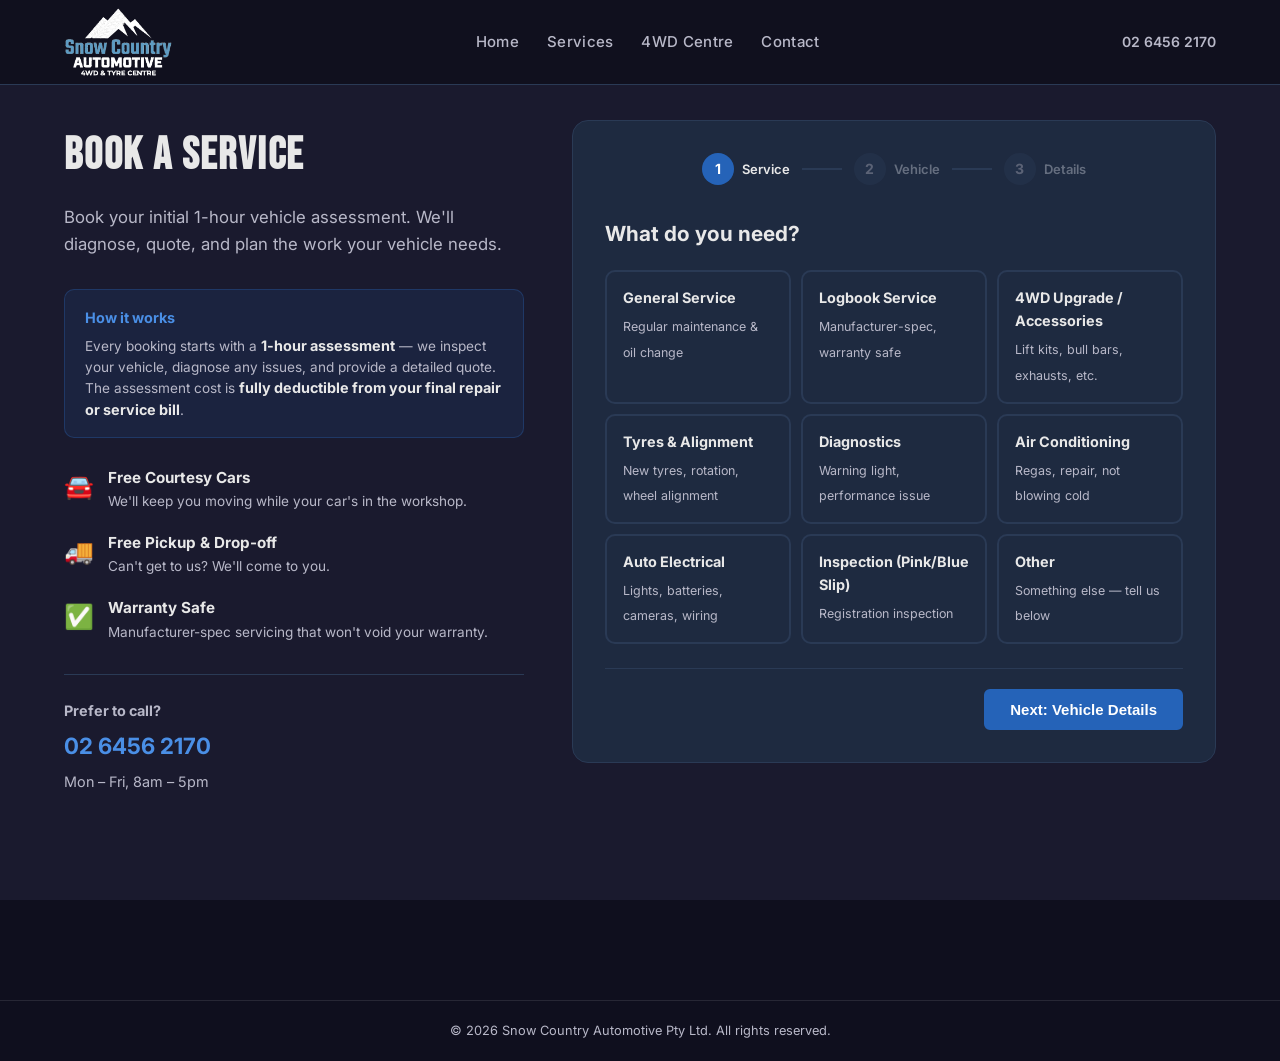
==== commit 9a3bc719: "Fix: cache-bust book.css, brighten step-label to #d0d4de" ====
--- a/book.html
+++ b/book.html
@@ -9,7 +9,7 @@
   <link rel="preconnect" href="https://fonts.googleapis.com">
   <link href="https://fonts.googleapis.com/css2?family=Inter:wght@400;500;600;700;800&family=Bebas+Neue&display=swap" rel="stylesheet">
   <link rel="stylesheet" href="styles.css">
-  <link rel="stylesheet" href="book.css">
+  <link rel="stylesheet" href="book.css?v=20260318">
 </head>
 <body data-theme="rugged">
 
--- a/styles.css
+++ b/styles.css
@@ -18,14 +18,14 @@
   --bg: #1a1a2e;
   --bg-alt: #16213e;
   --text: #e8e8e8;
-  --text-muted: #a0a0b0;
-  --primary: #2d6abf;
-  --primary-hover: #3b7dd8;
+  --text-muted: #b8b8c8;
+  --primary: #4a8fe6;
+  --primary-hover: #5da0f0;
   --accent: #e67e22;
   --card-bg: #1e2a40;
   --card-border: #2a3a55;
   --header-bg: rgba(16, 16, 30, 0.95);
-  --hero-overlay: rgba(10, 10, 25, 0.7);
+  --hero-overlay: rgba(10, 10, 25, 0.75);
   --footer-bg: #0f0f1e;
   --heading-font: 'Bebas Neue', sans-serif;
   --heading-spacing: 0.05em;
@@ -91,14 +91,14 @@
   background: rgba(0,0,0,0.7); padding: 6px 12px; border-radius: 6px;
   backdrop-filter: blur(10px); font-size: 12px;
 }
-.theme-label { color: #ccc; font-size: 13px; font-weight: 500; }
+.theme-label { color: #fff; font-size: 13px; font-weight: 500; }
 .theme-btn {
   background: transparent; border: 1px solid #555; color: #ccc;
   padding: 4px 12px; border-radius: 4px; cursor: pointer; font-size: 13px;
   transition: all 0.2s;
 }
 .theme-btn:hover { border-color: #888; color: #fff; }
-.theme-btn.active { background: var(--primary); border-color: var(--primary); color: #fff; }
+.theme-btn.active { background: #1d4f8a; border-color: #1d4f8a; color: #fff; }
 
 /* --- Header --- */
 .site-header {
@@ -128,8 +128,8 @@
   font-weight: 600; font-size: 15px; cursor: pointer; border: 2px solid transparent;
   transition: all 0.2s;
 }
-.btn-primary { background: var(--primary); color: #fff; border-color: var(--primary); }
-.btn-primary:hover { background: var(--primary-hover); border-color: var(--primary-hover); }
+.btn-primary { background: #2563b8; color: #fff; border-color: #2563b8; }
+.btn-primary:hover { background: #1d5aab; border-color: #1d5aab; }
 .btn-outline { background: rgba(255,255,255,0.15); color: #fff; border-color: rgba(255,255,255,0.5); backdrop-filter: blur(4px); }
 .btn-outline:hover { background: rgba(255,255,255,0.25); border-color: #fff; color: #fff; }
 .btn-lg { padding: 14px 32px; font-size: 16px; }
@@ -154,7 +154,7 @@
 .hero-title {
   font-family: var(--heading-font); font-size: clamp(2rem, 5vw, 3.5rem);
   font-weight: 800; letter-spacing: var(--heading-spacing);
-  line-height: 1.1; margin-bottom: 14px; color: #fff;
+  line-height: 1.1; margin-bottom: 14px; color: #fff; text-shadow: 0 2px 12px rgba(0,0,0,0.5);
 }
 .hero-subtitle {
   font-size: 1.05rem; color: rgba(255,255,255,0.85); margin-bottom: 24px;
@@ -294,5 +294,5 @@
   .contact-grid { grid-template-columns: 1fr; }
   .footer-inner { grid-template-columns: 1fr 1fr; }
   .services-grid { grid-template-columns: 1fr; }
-  .theme-switcher { bottom: 12px; right: 12px; }
-}
+  .theme-switcher { bottom: 12px; right: 12px; font-size: 11px; padding: 4px 8px; opacity: 0.7; }
+}
--- a/book.css
+++ b/book.css
@@ -108,7 +108,7 @@
   transition: all 0.3s;
 }
 .progress-step.active .step-num {
-  background: var(--primary);
+  background: #2563b8;
   color: #fff;
 }
 .progress-step.completed .step-num {
@@ -118,9 +118,9 @@
 .step-label {
   font-size: 13px;
   font-weight: 600;
-  color: var(--text-muted);
-}
-.progress-step.active .step-label { color: var(--text); }
+  color: #d0d4de !important;
+}
+.progress-step.active .step-label { color: var(--text) !important; }
 .progress-line {
   width: 40px;
   height: 2px;
@@ -275,7 +275,7 @@
 .rego-field { flex: 1; font-size: 1.1rem !important; letter-spacing: 0.1em; font-weight: 700; }
 .rego-state { background: var(--primary); color: #fff; padding: 10px 14px; border-radius: 8px; font-weight: 700; font-size: 14px; }
 .rego-btn { white-space: nowrap; padding: 10px 20px !important; }
-.rego-hint { color: var(--text-muted); font-size: 0.8rem; margin-top: 6px; display: block; }
+.rego-hint { color: var(--text); opacity: 0.7; font-size: 0.8rem; margin-top: 6px; display: block; }
 .rego-result { margin-top: 12px; }
 .rego-found { display: flex; align-items: center; gap: 10px; padding: 12px 16px; border-radius: 8px; font-weight: 600; }
 .rego-found.success { background: rgba(39, 174, 96, 0.15); border: 1px solid rgba(39, 174, 96, 0.3); color: #27ae60; }
@@ -313,11 +313,17 @@
 
 /* Mobile */
 @media (max-width: 768px) {
-  .book-layout { grid-template-columns: 1fr; gap: 32px; }
-  .book-section { padding-top: 100px; }
+  .book-layout { grid-template-columns: 1fr; gap: 24px; }
+  .book-section { padding-top: 100px; padding-left: 16px; padding-right: 16px; }
+  .book-form { order: -1; }
   .service-options { grid-template-columns: 1fr 1fr; }
   .form-grid { grid-template-columns: 1fr; }
   .book-title { font-size: 2rem; }
+  .book-form { padding: 20px; }
+  .rego-input-row { flex-wrap: wrap; }
+  .rego-btn { width: 100%; }
+  .cal-header, .cal-row { grid-template-columns: 45px repeat(5, 1fr); }
+  .cal-slot { font-size: 0.7rem; padding: 6px 2px; }
 }
 @media (max-width: 480px) {
   .service-options { grid-template-columns: 1fr; }
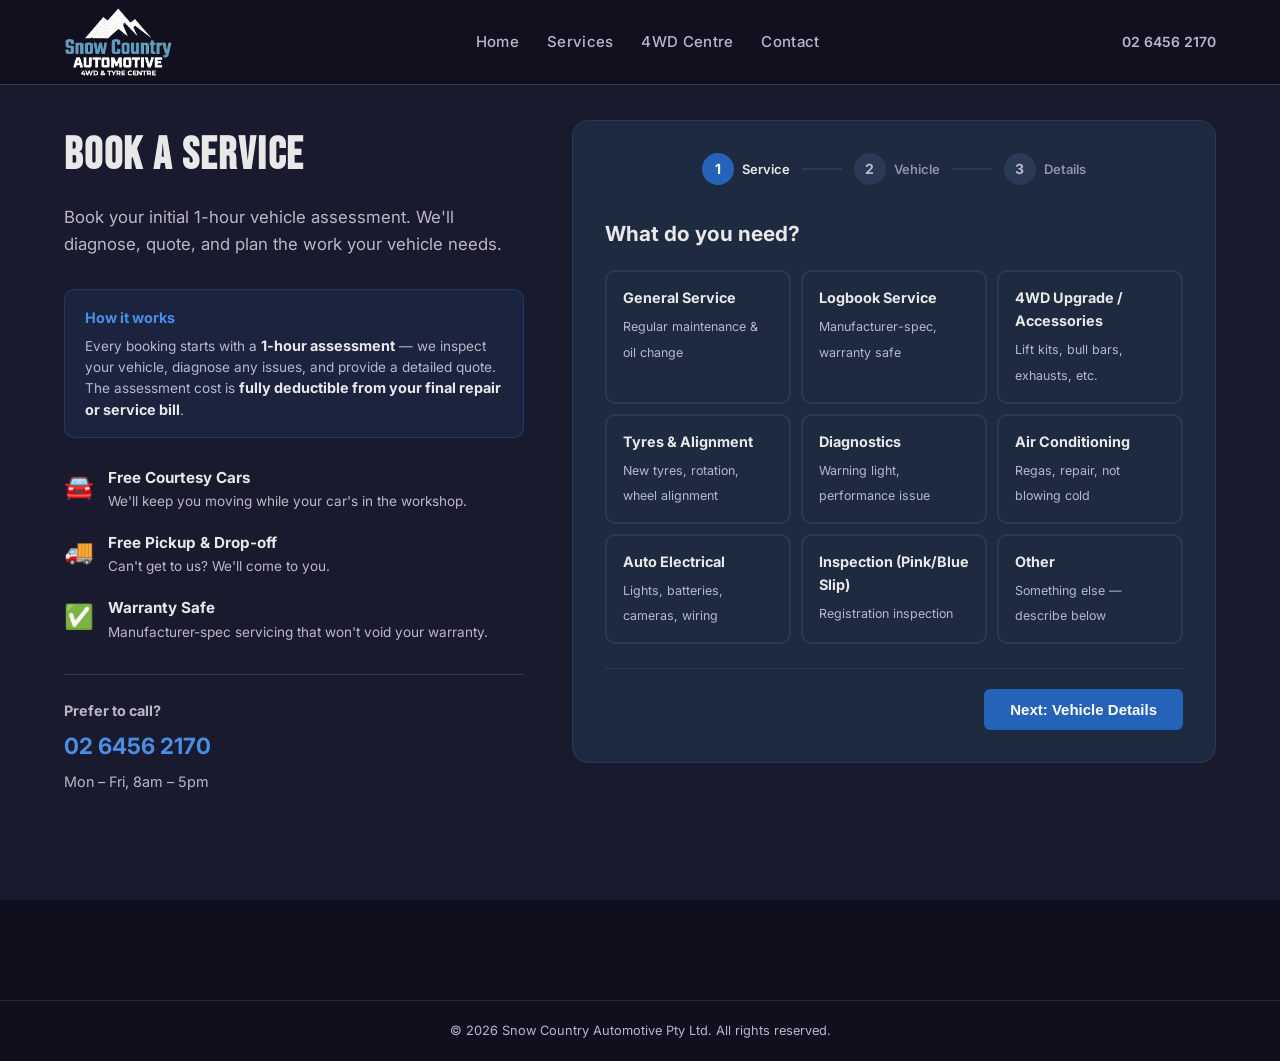
==== commit 438ef603: "Sprint 1: Mobile booking form — PA + Mentor review fixes - 2-col service cards on all mobile sizes (" ====
--- a/book.html
+++ b/book.html
@@ -97,6 +97,10 @@
           <!-- Step 1: Service Type -->
           <div class="form-step" data-step="1">
             <h2>What do you need?</h2>
+            <!-- Mobile-only perk banner (Sprint 1 #5) -->
+            <div class="mobile-perk-banner">
+              ✅ Assessment cost is <strong>fully deductible</strong> from your final repair or service bill
+            </div>
             <div class="service-options">
               <label class="service-option">
                 <input type="radio" name="service" value="general" required>
@@ -158,9 +162,13 @@
                 <input type="radio" name="service" value="other">
                 <span class="option-card">
                   <strong>Other</strong>
-                  <small>Something else — tell us below</small>
-                </span>
-              </label>
+                  <small>Something else — describe below</small>
+                </span>
+              </label>
+            </div>
+            <!-- Inline Other textarea (Sprint 1 #7) -->
+            <div class="other-textarea-wrap" id="otherTextWrap">
+              <textarea id="otherText" name="other_details" rows="2" placeholder="Tell us what you need..."></textarea>
             </div>
             <div class="form-nav">
               <div></div>
@@ -238,6 +246,12 @@
               <span id="calWeekLabel" class="cal-week-label"></span>
               <button type="button" class="cal-nav-btn" onclick="calNext()">&rarr;</button>
             </div>
+            <!-- Mobile 3-day nav (Sprint 1 #3) -->
+            <div class="cal-day-nav" id="calDayNav">
+              <button type="button" class="cal-day-prev-btn" onclick="calDayPrev()">&larr;</button>
+              <span class="cal-day-range">Days 1-3 of 5</span>
+              <button type="button" class="cal-day-next-btn" onclick="calDayNext()">&rarr;</button>
+            </div>
             <div class="calendar-grid" id="calendarGrid">
               <!-- Generated by JS -->
             </div>
@@ -293,6 +307,14 @@
     </div>
   </section>
 
+  <!-- Sticky CTA for mobile (Sprint 1 #2) -->
+  <div class="sticky-cta" id="stickyCta">
+    <button type="button" class="btn btn-primary" onclick="nextStep()">Next: Vehicle Details</button>
+  </div>
+
+  <!-- Error toast (Sprint 1 #8) -->
+  <div class="form-toast" id="formToast"></div>
+
   <!-- Footer -->
   <footer class="site-footer">
     <div class="footer-bottom">
@@ -302,6 +324,36 @@
 
   <script>
     let currentStep = 1;
+    const isMobile = () => window.innerWidth <= 768;
+
+    // --- Toast Notification (Sprint 1 #8) ---
+    function showToast(msg) {
+      const t = document.getElementById('formToast');
+      t.textContent = msg;
+      t.classList.add('show');
+      setTimeout(() => t.classList.remove('show'), 2500);
+    }
+
+    // --- Sticky CTA (Sprint 1 #2) ---
+    function updateStickyCta() {
+      const sticky = document.getElementById('stickyCta');
+      if (!isMobile() || currentStep !== 1) { sticky.classList.remove('visible'); return; }
+      const selected = document.querySelector('input[name="service"]:checked');
+      sticky.classList.toggle('visible', !!selected);
+    }
+
+    // --- "Other" inline textarea toggle (Sprint 1 #7) ---
+    function updateOtherTextarea() {
+      const otherChecked = document.querySelector('input[name="service"][value="other"]:checked');
+      const wrap = document.getElementById('otherTextWrap');
+      wrap.classList.toggle('visible', !!otherChecked);
+      if (otherChecked) document.getElementById('otherText').focus();
+    }
+
+    // Listen to all service radio changes
+    document.querySelectorAll('input[name="service"]').forEach(r => {
+      r.addEventListener('change', () => { updateStickyCta(); updateOtherTextarea(); });
+    });
 
     // --- Step Navigation ---
     function nextStep() {
@@ -309,16 +361,19 @@
       if (currentStep === 1) {
         const selected = document.querySelector('input[name="service"]:checked');
         if (!selected) {
-          current.querySelector('.service-options').style.outline = '2px solid #e74c3c';
-          setTimeout(() => current.querySelector('.service-options').style.outline = '', 2000);
+          showToast('Please select a service type');
           return;
         }
       }
       current.style.display = 'none';
       currentStep++;
-      document.querySelector(`.form-step[data-step="${currentStep}"]`).style.display = 'block';
+      const next = document.querySelector(`.form-step[data-step="${currentStep}"]`);
+      next.style.display = 'block';
       updateProgress();
-      if (currentStep === 3) buildCalendar();
+      updateStickyCta();
+      // Auto-scroll to top of form (Sprint 1 #9)
+      document.querySelector('.book-form').scrollIntoView({ behavior: 'smooth', block: 'start' });
+      if (currentStep === 3) { calDayOffset = 0; buildCalendar(); }
     }
 
     function prevStep() {
@@ -326,6 +381,8 @@
       currentStep--;
       document.querySelector(`.form-step[data-step="${currentStep}"]`).style.display = 'block';
       updateProgress();
+      updateStickyCta();
+      document.querySelector('.book-form').scrollIntoView({ behavior: 'smooth', block: 'start' });
     }
 
     function updateProgress() {
@@ -370,7 +427,6 @@
         opt.value = make; opt.textContent = make;
         sel.appendChild(opt);
       });
-      // Populate year dropdown (current year down to 1990)
       const yearSel = document.getElementById('yearSelect');
       const thisYear = new Date().getFullYear();
       for (let y = thisYear + 1; y >= 1990; y--) {
@@ -399,7 +455,6 @@
       if (!rego) return;
       const result = document.getElementById('regoResult');
       const text = document.getElementById('regoResultText');
-      // Mock lookup — in production this calls PlateToVIN or NEVDIS API
       const mockVehicles = {
         'ABC123': { make: 'Toyota', model: 'LandCruiser', year: 2019, colour: 'White' },
         'XYZ789': { make: 'Ford', model: 'Ranger', year: 2021, colour: 'Grey' },
@@ -411,7 +466,6 @@
         text.textContent = `${v.year} ${v.make} ${v.model} (${v.colour})`;
         result.style.display = 'block';
         result.querySelector('.rego-found').className = 'rego-found success';
-        // Auto-fill make/model/year
         document.getElementById('makeSelect').value = v.make;
         loadModels();
         setTimeout(() => { document.getElementById('modelSelect').value = v.model; }, 100);
@@ -423,10 +477,13 @@
       }
     }
 
-    // --- Calendar ---
+    // --- Calendar (responsive 3-day/5-day) ---
     let calWeekStart = getNextMonday();
+    let calDayOffset = 0; // for mobile 3-day paging
     const SLOTS = ['8:00','9:00','10:00','11:00','13:00','14:00','15:00','16:00'];
     let selectedSlot = null;
+    // Seed-based mock availability (consistent per slot)
+    const mockAvailability = {};
 
     function getNextMonday() {
       const d = new Date();
@@ -437,45 +494,91 @@
       return d;
     }
 
+    function hashSlot(key) {
+      // Simple hash for consistent mock availability
+      if (mockAvailability[key] !== undefined) return mockAvailability[key];
+      let h = 0;
+      for (let i = 0; i < key.length; i++) h = ((h << 5) - h + key.charCodeAt(i)) | 0;
+      mockAvailability[key] = (Math.abs(h) % 100) > 30; // ~70% available
+      return mockAvailability[key];
+    }
+
+    function isToday(d) {
+      const now = new Date();
+      return d.getFullYear() === now.getFullYear() && d.getMonth() === now.getMonth() && d.getDate() === now.getDate();
+    }
+    function isTomorrow(d) {
+      const tom = new Date(); tom.setDate(tom.getDate() + 1);
+      return d.getFullYear() === tom.getFullYear() && d.getMonth() === tom.getMonth() && d.getDate() === tom.getDate();
+    }
+
     function calPrev() {
       calWeekStart = new Date(calWeekStart.getTime() - 7 * 86400000);
       if (calWeekStart < new Date()) calWeekStart = getNextMonday();
+      calDayOffset = 0;
       buildCalendar();
     }
     function calNext() {
       calWeekStart = new Date(calWeekStart.getTime() + 7 * 86400000);
+      calDayOffset = 0;
+      buildCalendar();
+    }
+    function calDayPrev() {
+      calDayOffset = Math.max(0, calDayOffset - 3);
+      buildCalendar();
+    }
+    function calDayNext() {
+      calDayOffset = Math.min(2, calDayOffset + 3); // max offset for 5-day week with 3-day view
       buildCalendar();
     }
 
     function buildCalendar() {
       const grid = document.getElementById('calendarGrid');
       const label = document.getElementById('calWeekLabel');
-      const days = [];
+      const allDays = [];
       for (let i = 0; i < 5; i++) {
-        const d = new Date(calWeekStart.getTime() + i * 86400000);
-        days.push(d);
+        allDays.push(new Date(calWeekStart.getTime() + i * 86400000));
       }
+
+      const mobile = isMobile();
+      const visibleDays = mobile ? allDays.slice(calDayOffset, calDayOffset + 3) : allDays;
+
       const fmt = d => d.toLocaleDateString('en-AU', { weekday: 'short', day: 'numeric', month: 'short' });
-      label.textContent = `${fmt(days[0])} — ${fmt(days[4])}`;
-
-      // Generate random availability (mock)
-      let html = '<div class="cal-header"><div class="cal-time-col"></div>';
-      days.forEach(d => {
-        html += `<div class="cal-day-col">${d.toLocaleDateString('en-AU',{weekday:'short'})}<br><strong>${d.getDate()}</strong></div>`;
+      label.textContent = `${fmt(allDays[0])} — ${fmt(allDays[4])}`;
+
+      // Mobile day-nav (Sprint 1 #3)
+      const dayNav = document.getElementById('calDayNav');
+      if (dayNav) {
+        if (mobile) {
+          const start = calDayOffset + 1;
+          const end = Math.min(calDayOffset + 3, 5);
+          dayNav.querySelector('.cal-day-range').textContent = `Days ${start}-${end} of 5`;
+          dayNav.querySelector('.cal-day-prev-btn').disabled = calDayOffset === 0;
+          dayNav.querySelector('.cal-day-next-btn').disabled = calDayOffset >= 2;
+        }
+      }
+
+      const colCount = visibleDays.length;
+      let html = `<div class="cal-header"><div class="cal-time-col"></div>`;
+      visibleDays.forEach(d => {
+        let badge = '';
+        if (isToday(d)) badge = '<br><span class="day-badge">Today</span>';
+        else if (isTomorrow(d)) badge = '<br><span class="day-badge">Tomorrow</span>';
+        html += `<div class="cal-day-col">${d.toLocaleDateString('en-AU',{weekday:'short'})}<br><strong>${d.getDate()}</strong>${badge}</div>`;
       });
       html += '</div>';
 
       SLOTS.forEach(time => {
         html += `<div class="cal-row"><div class="cal-time-col">${time}</div>`;
-        days.forEach(d => {
+        visibleDays.forEach(d => {
           const dateStr = d.toISOString().split('T')[0];
           const key = `${dateStr}T${time}`;
-          // Mock: ~65% chance available, past dates unavailable
           const isPast = d < new Date();
-          const available = !isPast && (Math.random() > 0.35 || time === '8:00' || time === '13:00');
+          const available = !isPast && hashSlot(key);
           const sel = selectedSlot === key ? ' selected' : '';
+          const timeLabel = parseInt(time) >= 13 ? (parseInt(time)-12)+':00pm' : (time === '12:00' ? '12pm' : time+'am');
           if (available) {
-            html += `<div class="cal-slot available${sel}" onclick="selectSlot('${key}',this)">${time === '13:00' ? '1:00pm' : (parseInt(time) > 12 ? (parseInt(time)-12)+':00pm' : time+'am')}</div>`;
+            html += `<div class="cal-slot available${sel}" onclick="selectSlot('${key}',this)">${timeLabel}</div>`;
           } else {
             html += `<div class="cal-slot booked">&mdash;</div>`;
           }
@@ -497,7 +600,16 @@
       e.preventDefault();
       document.querySelectorAll('.form-step').forEach(s => s.style.display = 'none');
       document.querySelector('.form-progress').style.display = 'none';
+      document.getElementById('stickyCta').classList.remove('visible');
       document.getElementById('formSuccess').style.display = 'block';
+      document.querySelector('.book-form').scrollIntoView({ behavior: 'smooth', block: 'start' });
+    });
+
+    // --- Resize handler for calendar ---
+    let resizeTimer;
+    window.addEventListener('resize', () => {
+      clearTimeout(resizeTimer);
+      resizeTimer = setTimeout(() => { if (currentStep === 3) buildCalendar(); updateStickyCta(); }, 200);
     });
 
     // Init
--- a/book.css
+++ b/book.css
@@ -90,10 +90,8 @@
   display: flex;
   align-items: center;
   gap: 8px;
-  opacity: 0.4;
-  transition: opacity 0.3s;
-}
-.progress-step.active { opacity: 1; }
+  transition: all 0.3s;
+}
 .step-num {
   width: 32px;
   height: 32px;
@@ -118,7 +116,7 @@
 .step-label {
   font-size: 13px;
   font-weight: 600;
-  color: #d0d4de !important;
+  color: #8c94a6;
 }
 .progress-step.active .step-label { color: var(--text) !important; }
 .progress-line {
@@ -311,20 +309,135 @@
 .assessment-note p { color: var(--text-muted); font-size: 0.83rem; line-height: 1.5; }
 .contact-heading { font-size: 1.1rem; font-weight: 700; margin-bottom: 16px; padding-top: 16px; border-top: 1px solid var(--card-border); }
 
+/* Card selection micro-animation (Sprint 1 #10) */
+.option-card { transform: scale(1); }
+.service-option input:checked + .option-card {
+  animation: cardPulse 0.2s ease-out;
+}
+@keyframes cardPulse {
+  0% { transform: scale(1); }
+  50% { transform: scale(1.03); }
+  100% { transform: scale(1); }
+}
+
+/* Inline "Other" textarea (Sprint 1 #7) */
+.other-textarea-wrap {
+  display: none;
+  margin-top: 8px;
+}
+.other-textarea-wrap.visible {
+  display: block;
+}
+.other-textarea-wrap textarea {
+  width: 100%;
+  background: var(--input-bg);
+  border: 1px solid var(--input-border);
+  color: var(--text);
+  padding: 10px 12px;
+  border-radius: 8px;
+  font-size: 14px;
+  font-family: inherit;
+  resize: vertical;
+  min-height: 60px;
+}
+.other-textarea-wrap textarea:focus {
+  outline: none;
+  border-color: var(--primary);
+}
+
+/* Error toast (Sprint 1 #8) */
+.form-toast {
+  position: fixed;
+  top: 80px;
+  left: 50%;
+  transform: translateX(-50%);
+  background: #e74c3c;
+  color: #fff;
+  padding: 10px 20px;
+  border-radius: 8px;
+  font-size: 0.9rem;
+  font-weight: 600;
+  z-index: 1000;
+  opacity: 0;
+  transition: opacity 0.3s;
+  pointer-events: none;
+}
+.form-toast.show { opacity: 1; }
+
+/* Mobile inline perk banner (Sprint 1 #5) */
+.mobile-perk-banner {
+  display: none;
+  background: rgba(45, 106, 191, 0.12);
+  border: 1px solid rgba(45, 106, 191, 0.3);
+  border-radius: 8px;
+  padding: 10px 14px;
+  margin-bottom: 16px;
+  font-size: 0.82rem;
+  color: var(--text-muted);
+  line-height: 1.4;
+}
+.mobile-perk-banner strong { color: var(--text); }
+
+/* Sticky CTA bar (Sprint 1 #2) */
+.sticky-cta {
+  display: none;
+  position: fixed;
+  bottom: 0;
+  left: 0;
+  right: 0;
+  padding: 12px 16px;
+  background: var(--card-bg);
+  border-top: 1px solid var(--card-border);
+  z-index: 100;
+  box-shadow: 0 -4px 12px rgba(0,0,0,0.3);
+}
+.sticky-cta .btn { width: 100%; }
+
+/* Calendar day badges (Sprint 1 #11) */
+.cal-day-col .day-badge {
+  display: inline-block;
+  font-size: 0.65rem;
+  background: var(--primary);
+  color: #fff;
+  padding: 1px 6px;
+  border-radius: 10px;
+  margin-top: 2px;
+  font-weight: 600;
+}
+
+/* Mobile calendar 3-day view nav (Sprint 1 #3) */
+.cal-day-nav {
+  display: none;
+}
+
 /* Mobile */
 @media (max-width: 768px) {
   .book-layout { grid-template-columns: 1fr; gap: 24px; }
-  .book-section { padding-top: 100px; padding-left: 16px; padding-right: 16px; }
-  .book-form { order: -1; }
-  .service-options { grid-template-columns: 1fr 1fr; }
+  .book-section { padding-top: 80px; padding-left: 16px; padding-right: 16px; } /* #4: 120→80 */
+  .book-form { order: -1; padding: 16px; }
+  .service-options { grid-template-columns: 1fr 1fr; gap: 8px; } /* #1: always 2-col */
+  .option-card { padding: 10px 12px; } /* tighter cards */
+  .option-card strong { font-size: 0.82rem; }
+  .option-card small { font-size: 0.72rem; }
+  .form-step h2 { font-size: 1.1rem; margin-bottom: 14px; } /* #6: smaller heading */
   .form-grid { grid-template-columns: 1fr; }
   .book-title { font-size: 2rem; }
-  .book-form { padding: 20px; }
   .rego-input-row { flex-wrap: wrap; }
   .rego-btn { width: 100%; }
-  .cal-header, .cal-row { grid-template-columns: 45px repeat(5, 1fr); }
-  .cal-slot { font-size: 0.7rem; padding: 6px 2px; }
-}
-@media (max-width: 480px) {
-  .service-options { grid-template-columns: 1fr; }
-}
+  .mobile-perk-banner { display: block; } /* #5: show perk in form */
+
+  /* Calendar: 3-day view on mobile (#3) */
+  .cal-header, .cal-row { grid-template-columns: 45px repeat(3, 1fr); }
+  .cal-slot { font-size: 0.82rem; padding: 10px 4px; min-height: 44px; display: flex; align-items: center; justify-content: center; } /* 44px tap target */
+  .cal-day-nav { display: flex; align-items: center; justify-content: center; gap: 12px; margin-bottom: 8px; }
+  .cal-day-nav button { background: var(--card-border); border: none; color: var(--text); width: 32px; height: 32px; border-radius: 6px; cursor: pointer; font-size: 0.9rem; }
+  .cal-day-nav button:hover { background: var(--primary); color: #fff; }
+  .cal-day-nav span { font-size: 0.8rem; color: var(--text-muted); font-weight: 600; }
+
+  /* Sticky CTA visible on mobile when service selected (#2) */
+  .sticky-cta.visible { display: block; }
+  /* Add bottom padding to form so sticky bar doesn't cover content */
+  .book-form { padding-bottom: 70px; }
+  /* Hide inline Next button on step 1 mobile (sticky replaces it) */
+  .form-step[data-step="1"] .form-nav .btn-next { visibility: hidden; height: 0; padding: 0; margin: 0; border: 0; overflow: hidden; }
+}
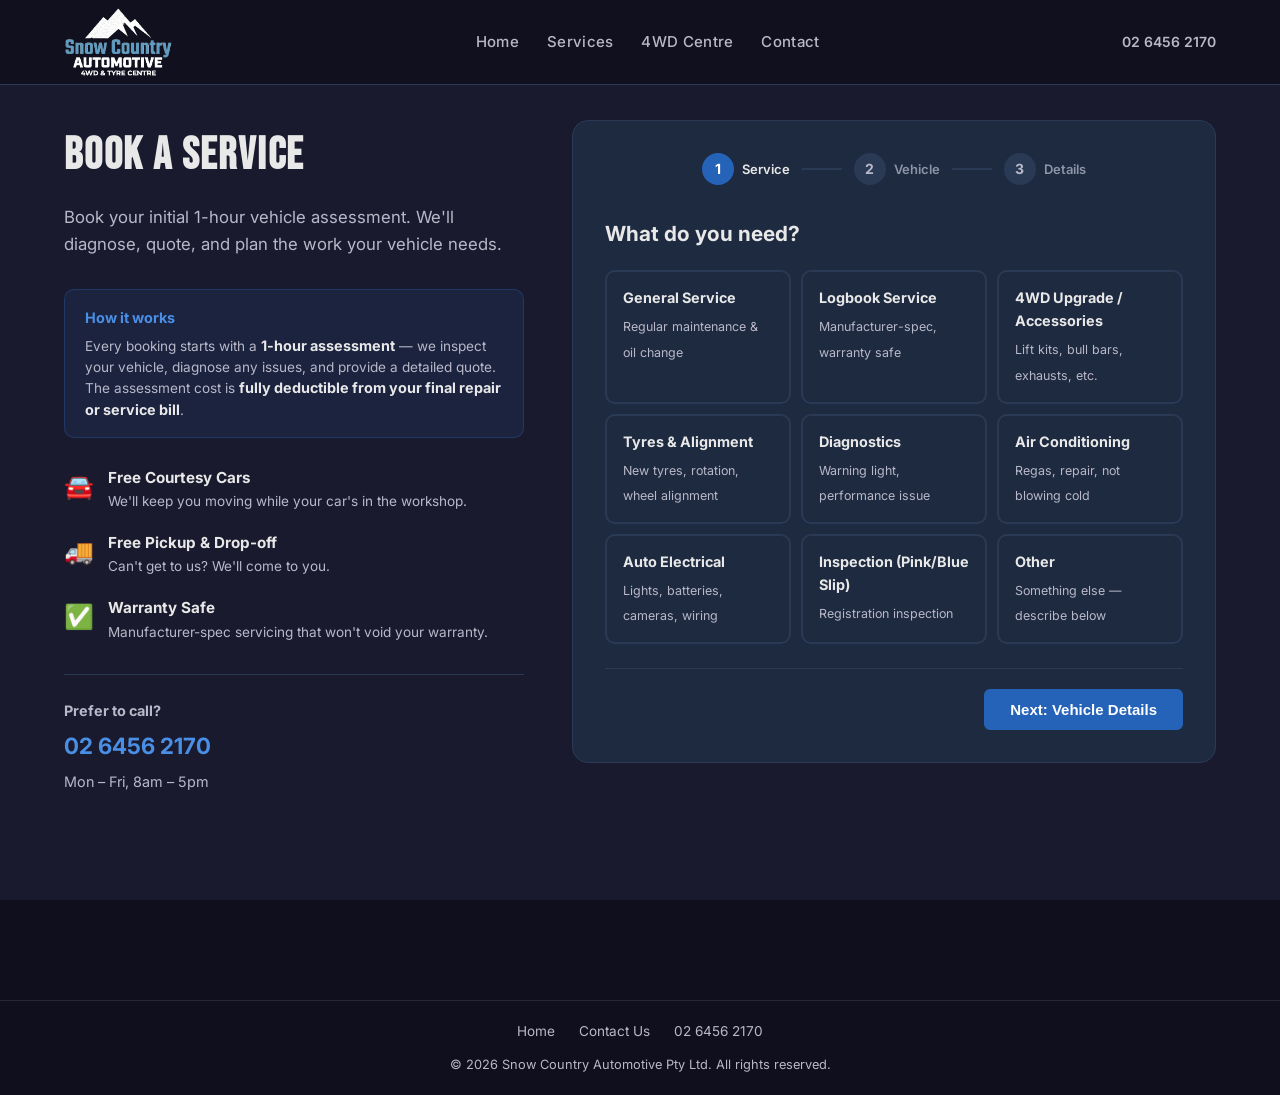
==== commit 85df643c: "Footer cross-links: contact.html from all pages, book.html from contact page - Homepage footer: #con" ====
--- a/book.html
+++ b/book.html
@@ -318,7 +318,14 @@
   <!-- Footer -->
   <footer class="site-footer">
     <div class="footer-bottom">
-      <div class="container">&copy; 2026 Snow Country Automotive Pty Ltd. All rights reserved.</div>
+      <div class="container">
+        <div style="display:flex; justify-content:center; gap:24px; margin-bottom:12px; font-size:0.85rem;">
+          <a href="/" style="color:var(--text-muted);">Home</a>
+          <a href="contact.html" style="color:var(--text-muted);">Contact Us</a>
+          <a href="tel:0264562170" style="color:var(--text-muted);">02 6456 2170</a>
+        </div>
+        &copy; 2026 Snow Country Automotive Pty Ltd. All rights reserved.
+      </div>
     </div>
   </footer>
 
--- a/styles.css
+++ b/styles.css
@@ -256,6 +256,23 @@
 .contact-form input::placeholder, .contact-form textarea::placeholder { color: var(--text-muted); }
 .contact-form select { cursor: pointer; }
 
+/* Contact CTA cards (replace inline form) */
+.contact-cta { display: grid; grid-template-columns: 1fr 1fr; gap: 20px; }
+.contact-cta-card {
+  background: var(--card-bg); border: 1px solid var(--card-border);
+  border-radius: 12px; padding: 28px; text-align: center;
+  display: flex; flex-direction: column; align-items: center; gap: 12px;
+}
+.contact-cta-card h3 { font-size: 1.1rem; font-weight: 700; }
+.contact-cta-card p { color: var(--text-muted); font-size: 0.88rem; line-height: 1.5; margin-bottom: 8px; }
+.btn-outline {
+  background: transparent; border: 2px solid var(--primary);
+  color: var(--primary); padding: 12px 28px; border-radius: 8px;
+  font-weight: 600; cursor: pointer; text-decoration: none; display: inline-block;
+  transition: all 0.2s;
+}
+.btn-outline:hover { background: var(--primary); color: #fff; }
+
 /* --- Footer --- */
 .site-footer { background: var(--footer-bg); padding: 60px 0 0; }
 .footer-inner {
@@ -292,6 +309,7 @@
   .hero { min-height: 40vh; margin-top: 84px; }
   .hero-title { font-size: 2.2rem; }
   .contact-grid { grid-template-columns: 1fr; }
+  .contact-cta { grid-template-columns: 1fr; }
   .footer-inner { grid-template-columns: 1fr 1fr; }
   .services-grid { grid-template-columns: 1fr; }
   .theme-switcher { bottom: 12px; right: 12px; font-size: 11px; padding: 4px 8px; opacity: 0.7; }
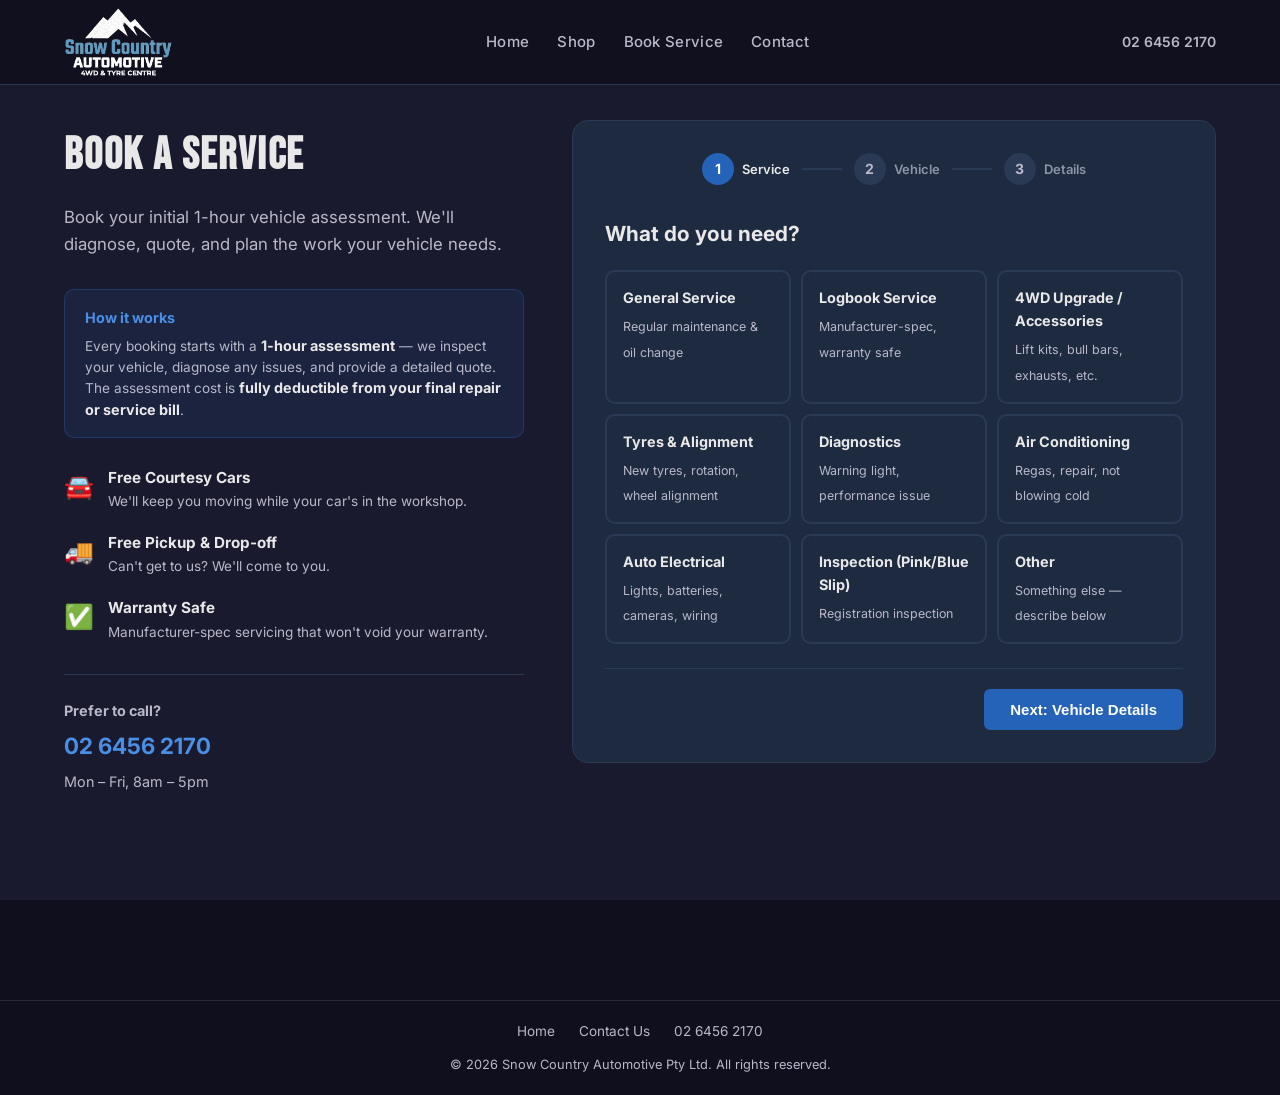
==== commit 6bdd79fd: "Sprint 2 Phase 1: Shop page with 20 products, cart, filters - shop.html: full catalogue with categor" ====
--- a/book.html
+++ b/book.html
@@ -21,9 +21,9 @@
       </a>
       <nav class="main-nav">
         <a href="/">Home</a>
-        <a href="/#services">Services</a>
-        <a href="/#4wd">4WD Centre</a>
-        <a href="/#contact">Contact</a>
+        <a href="shop.html">Shop</a>
+        <a href="book.html">Book Service</a>
+        <a href="contact.html">Contact</a>
       </nav>
       <div class="header-cta">
         <a href="tel:0264562170" class="phone-link">02 6456 2170</a>
